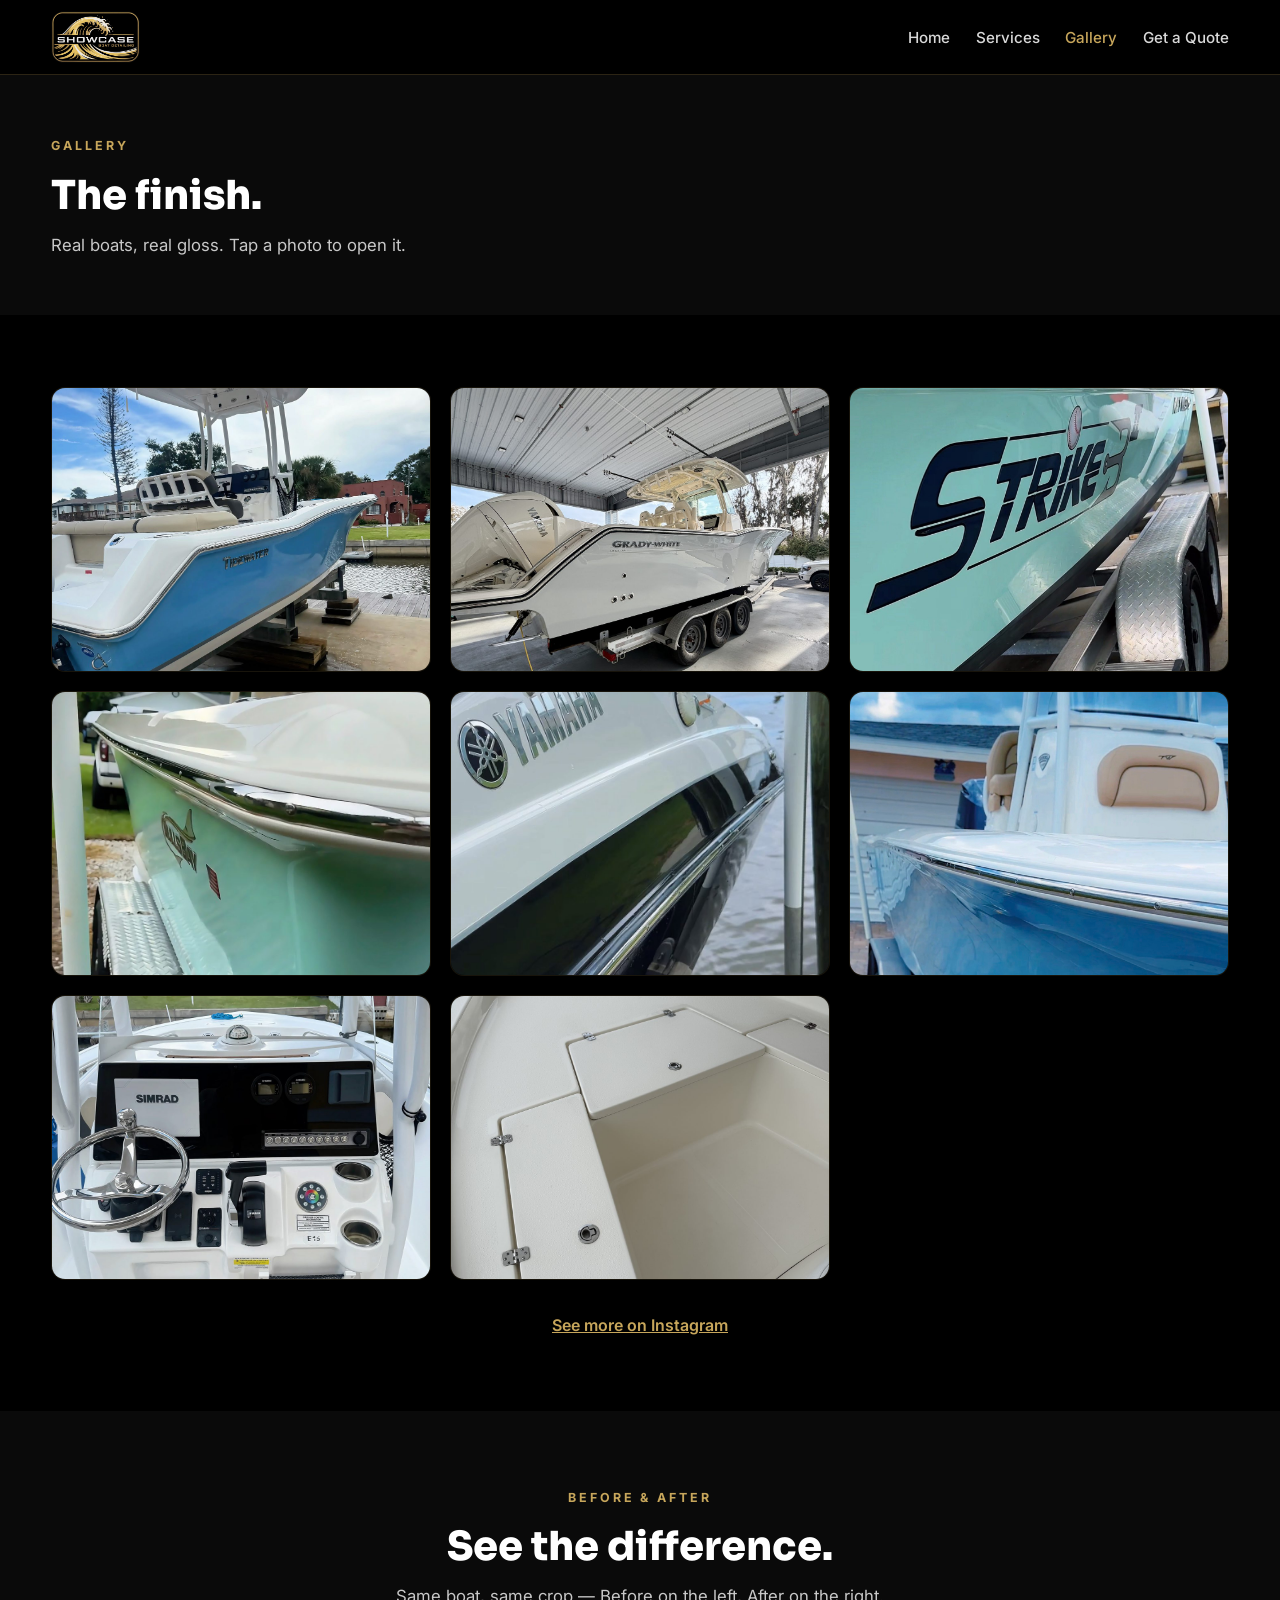
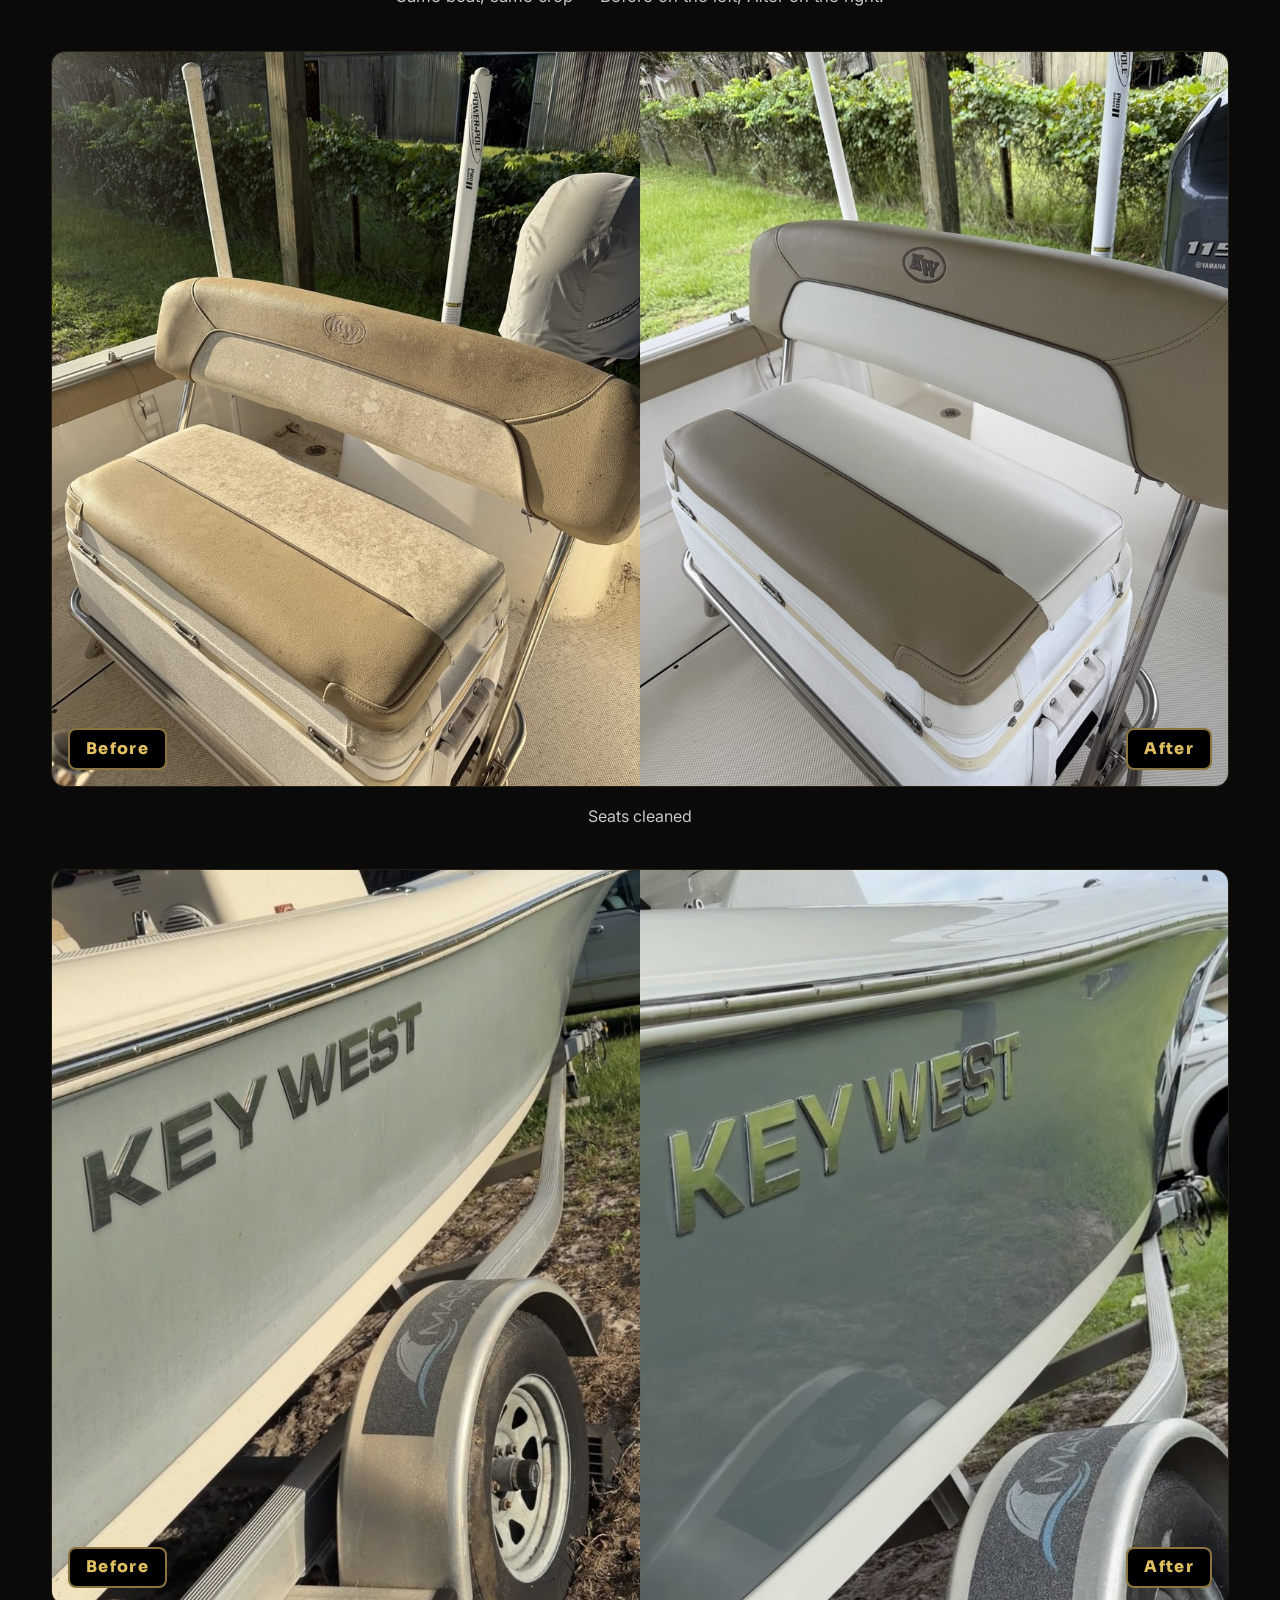
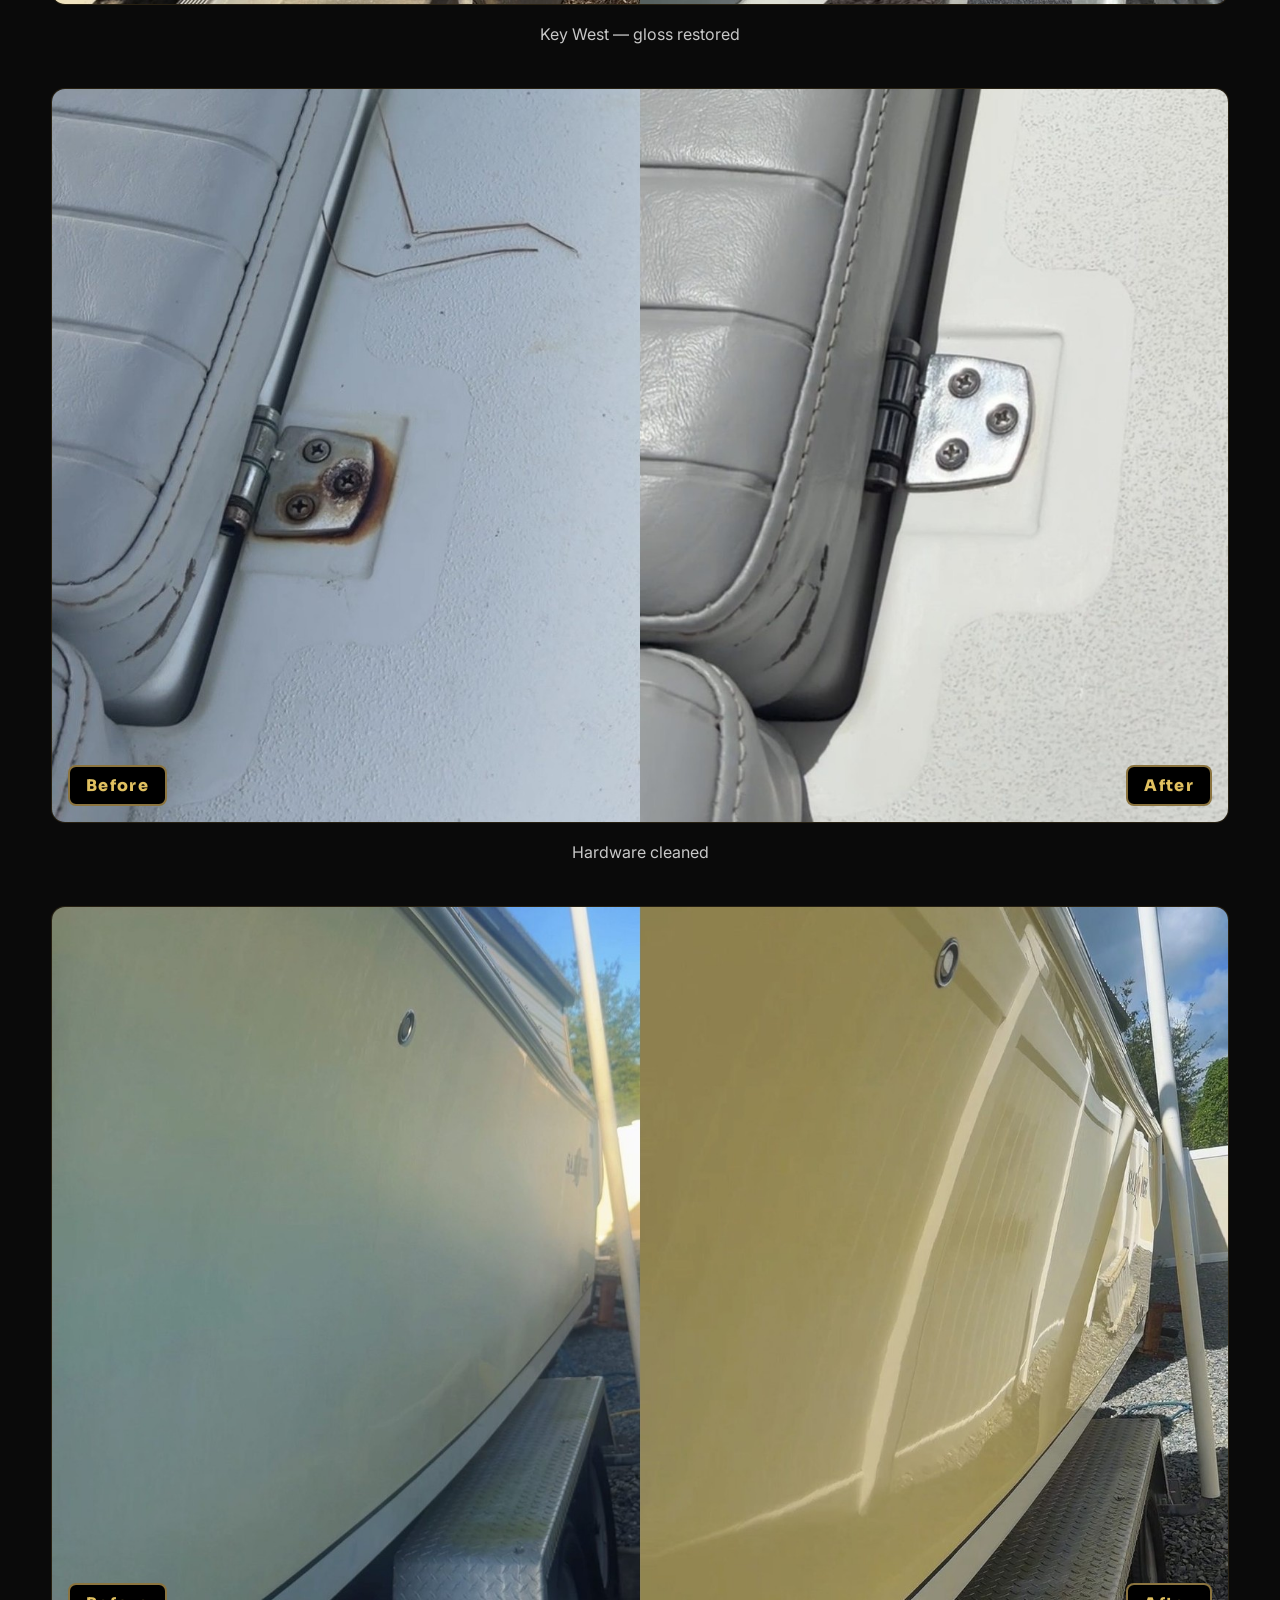
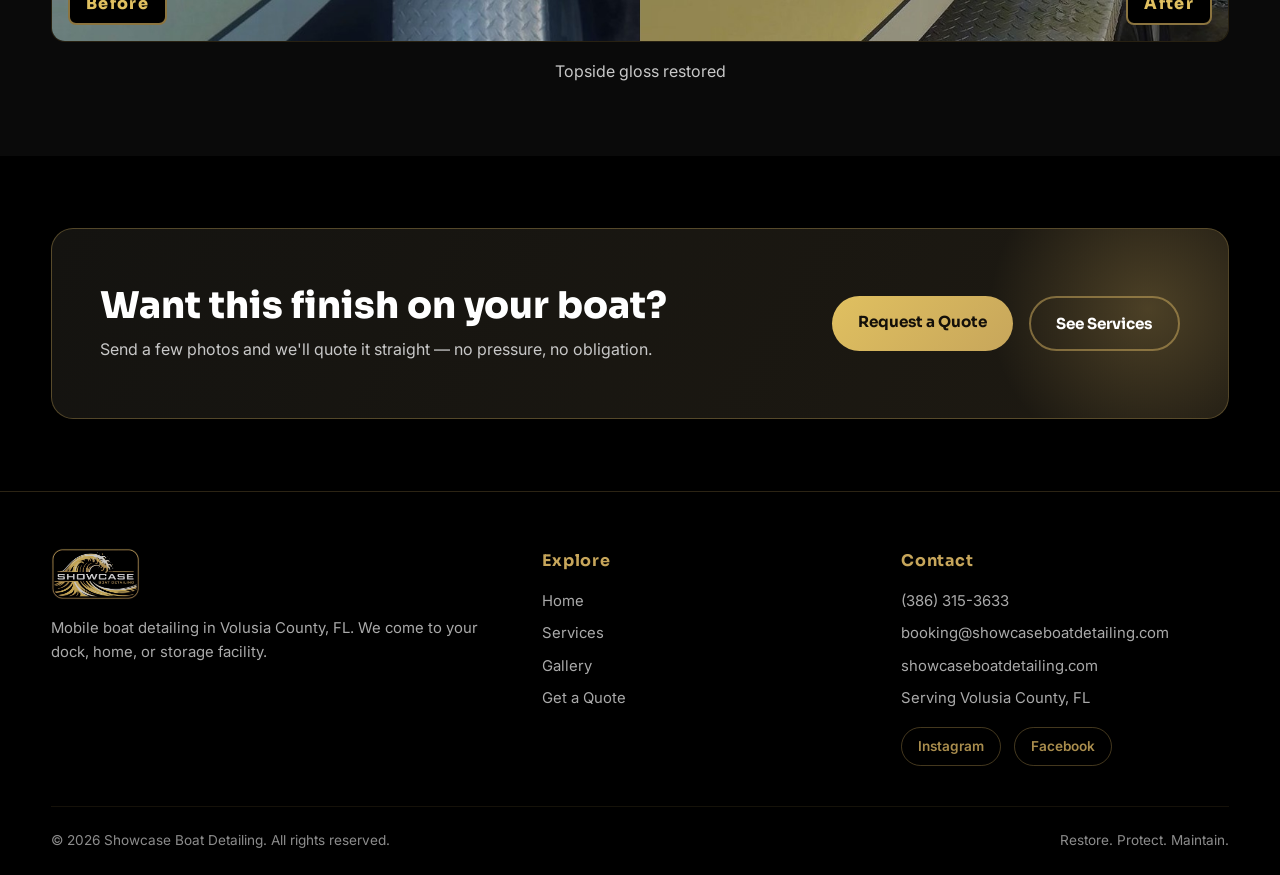
==== gallery.html @ e95b7463 "Gallery: 8 photos, no service tags, new heading, Instagram link; fix IG handle" ====
<!DOCTYPE html>
<html lang="en">
<head>
  <meta charset="UTF-8">
  <meta name="viewport" content="width=device-width, initial-scale=1.0">
  <title>Boat Detailing Gallery | Showcase Boat Detailing</title>
  <meta name="description" content="Boat detailing gallery: wash and wax, oxidation removal and ceramic coating results across Daytona Beach, New Smyrna Beach and Volusia County.">
  <link rel="preconnect" href="https://fonts.googleapis.com">
  <link rel="preconnect" href="https://fonts.gstatic.com" crossorigin>
  <link href="https://fonts.googleapis.com/css2?family=Inter:wght@400;500;600;700&family=Sora:wght@600;700;800&display=swap" rel="stylesheet">
  <link rel="stylesheet" href="styles.css">
  <link rel="canonical" href="https://showcaseboatdetailing.com/gallery.html">
  <meta property="og:type" content="website">
  <meta property="og:title" content="Boat Detailing Gallery | Showcase Boat Detailing">
  <meta property="og:description" content="Boat detailing gallery: wash and wax, oxidation removal and ceramic coating results across Daytona Beach, New Smyrna Beach and Volusia County.">
  <meta property="og:image" content="https://showcaseboatdetailing.com/assets/preview.jpg">
  <meta property="og:url" content="https://showcaseboatdetailing.com/gallery.html">
  <meta name="twitter:card" content="summary_large_image">
  <meta name="twitter:title" content="Boat Detailing Gallery | Showcase Boat Detailing">
  <meta name="twitter:description" content="Boat detailing gallery: wash and wax, oxidation removal and ceramic coating results across Daytona Beach, New Smyrna Beach and Volusia County.">
  <meta name="twitter:image" content="https://showcaseboatdetailing.com/assets/preview.jpg">
</head>
<body data-page="gallery">

<header class="site-header">
  <div class="wrap">
    <a class="brand" href="index.html">
      <img class="brand-logo" src="assets/logo.jpg" alt="Showcase Boat Detailing logo">
    </a>
    <button class="menu-toggle" aria-label="Menu">☰</button>
    <nav class="nav">
      <a data-nav="home" href="index.html">Home</a>
      <a data-nav="services" href="services.html">Services</a>
      <a data-nav="gallery" href="gallery.html">Gallery</a>
      <a data-nav="quote" href="quote.html">Get a Quote</a>
    </nav>
  </div>
</header>

<section class="section section-dark" style="padding: 3.5rem 0;">
  <div class="wrap">
    <span class="kicker">Gallery</span>
    <h1>The finish.</h1>
    <p class="sub muted" style="margin-bottom: 0;">Real boats, real gloss. Tap a photo to open it.</p>
  </div>
</section>

<section class="section">
  <div class="wrap">
    <div class="gallery-grid" id="gallery-grid"></div>
    <p id="gallery-empty" hidden class="center muted" style="padding: 3rem 0;">Photos are on the way — check back soon.</p>
    <p class="center" style="margin-top: 2rem;"><a class="gold-link" href="https://instagram.com/showcaseboatdetailing" target="_blank" rel="noopener">See more on Instagram</a></p>
  </div>
</section>

<section class="section section-dark">
  <div class="wrap">
    <div class="center">
      <span class="kicker">Before &amp; After</span>
      <h2>See the difference.</h2>
      <p class="sub">Same boat, same crop — Before on the left, After on the right.</p>
    </div>
    <div class="ba-pair">
      <figure class="ba-fig ba-wide">
        <img src="assets/ba-seats.jpg" alt="Before and after: dirty tan cockpit cushions deep cleaned" loading="lazy">
        <span class="ba-tag">Before</span>
        <span class="ba-tag ba-tag-right">After</span>
      </figure>
      <p class="ba-caption">Seats cleaned</p>
    </div>
    <div class="ba-pair">
      <figure class="ba-fig ba-wide">
        <img src="assets/ba-keywest.jpg" alt="Before and after: chalky Key West hull restored to a deep gloss" loading="lazy">
        <span class="ba-tag">Before</span>
        <span class="ba-tag ba-tag-right">After</span>
      </figure>
      <p class="ba-caption">Key West — gloss restored</p>
    </div>
    <div class="ba-pair">
      <figure class="ba-fig ba-wide">
        <img src="assets/ba-hardware.jpg" alt="Before and after: rusted hatch hinge cleaned" loading="lazy">
        <span class="ba-tag">Before</span>
        <span class="ba-tag ba-tag-right">After</span>
      </figure>
      <p class="ba-caption">Hardware cleaned</p>
    </div>
    <div class="ba-pair">
      <figure class="ba-fig ba-wide">
        <img src="assets/ba-topside.jpg" alt="Before and after: yellow hull topsides restored to gloss" loading="lazy">
        <span class="ba-tag">Before</span>
        <span class="ba-tag ba-tag-right">After</span>
      </figure>
      <p class="ba-caption">Topside gloss restored</p>
    </div>
</section>

<section class="section">
  <div class="wrap">
    <div class="cta-banner">
      <div>
        <h2>Want this finish on your boat?</h2>
        <p>Send a few photos and we'll quote it straight — no pressure, no obligation.</p>
      </div>
      <div class="cta-actions">
        <a class="btn" href="quote.html">Request a Quote</a>
        <a class="btn btn-ghost" href="services.html">See Services</a>
      </div>
    </div>
  </div>
</section>

<div class="lightbox" id="lightbox" role="dialog" aria-label="Photo viewer">
  <button class="lb-close" aria-label="Close">✕</button>
  <button class="lb-prev" aria-label="Previous">‹</button>
  <img src="" alt="">
  <button class="lb-next" aria-label="Next">›</button>
  <div class="lb-count"></div>
</div>

<footer class="site-footer">
  <div class="wrap">
    <div class="footer-grid">
      <div>
        <a class="brand" href="index.html" style="margin-bottom: 1rem;">
          <img class="brand-logo" src="assets/logo.jpg" alt="Showcase Boat Detailing logo">
        </a>
        <p>Mobile boat detailing in Volusia County, FL. We come to your dock, home, or storage facility.</p>
      </div>
      <div>
        <h4>Explore</h4>
        <a href="index.html">Home</a>
        <a href="services.html">Services</a>
        <a href="gallery.html">Gallery</a>
        <a href="quote.html">Get a Quote</a>
      </div>
      <div>
        <h4>Contact</h4>
        <a href="tel:+13863153633">(386) 315-3633</a>
        <a href="mailto:booking@showcaseboatdetailing.com">booking@showcaseboatdetailing.com</a>
        <a href="https://showcaseboatdetailing.com">showcaseboatdetailing.com</a>
        <p>Serving Volusia County, FL</p>
        <div class="social-row">
          <a href="https://instagram.com/showcaseboatdetailing" target="_blank" rel="noopener">Instagram</a>
          <a href="https://facebook.com/showcasedetailing" target="_blank" rel="noopener">Facebook</a>
        </div>
      </div>
    </div>
    <div class="footer-bottom">
      <span>© <span id="year">2026</span> Showcase Boat Detailing. All rights reserved.</span>
      <span>Restore. Protect. Maintain.</span>
    </div>
  </div>
</footer>

<script src="script.js"></script>
</body>
</html>
---- styles.css ----
/* Showcase Boat Detailing — black & gold premium theme */
:root {
  --black: #000000;
  --black-2: #0a0a0a;
  --black-3: #111111;
  --gold: #C7A65B;
  --gold-bright: #E0C060;
  --gold-dark: #A8883C;
  --cream: #ffffff;
  --ink: #ffffff;
  --muted: #C8C8C8;
  --muted-light: #a8a8a8;
  --line: rgba(199, 166, 91, 0.22);
  --radius: 14px;
  --shadow: 0 18px 45px rgba(0, 0, 0, 0.55);
  --font-head: "Sora", "Segoe UI", system-ui, sans-serif;
  --font-body: "Inter", "Segoe UI", system-ui, sans-serif;
}

* { box-sizing: border-box; margin: 0; padding: 0; }
html { scroll-behavior: smooth; }
body {
  font-family: var(--font-body);
  color: var(--ink);
  background: var(--black);
  line-height: 1.65;
  -webkit-font-smoothing: antialiased;
}
img { max-width: 100%; display: block; }
a { color: inherit; }

.wrap { width: min(1180px, 92%); margin: 0 auto; }

/* ---------- Header ---------- */
.site-header {
  position: sticky; top: 0; z-index: 50;
  background: rgba(0, 0, 0, 0.94);
  backdrop-filter: blur(10px);
  color: var(--cream);
  border-bottom: 1px solid var(--line);
}
.site-header .wrap {
  display: flex; align-items: center; justify-content: space-between;
  padding: 0.7rem 0;
}
.brand { display: flex; align-items: center; gap: 0.7rem; text-decoration: none; }
.brand-logo { height: 52px; width: auto; border-radius: 10px; }
.brand-name { font-family: var(--font-head); font-weight: 700; font-size: 1.05rem; line-height: 1.2; color: var(--cream); }
.brand-name small { display: block; font-family: var(--font-body); font-weight: 500; font-size: 0.72rem; letter-spacing: 0.18em; text-transform: uppercase; color: var(--gold); }
.nav { display: flex; align-items: center; gap: 1.6rem; }
.nav a { text-decoration: none; font-weight: 500; font-size: 0.95rem; opacity: 0.85; }
.nav a:hover, .nav a.active { opacity: 1; color: var(--gold); }
.btn {
  display: inline-block; text-decoration: none; cursor: pointer; border: none;
  font-family: var(--font-head); font-weight: 700; font-size: 0.95rem;
  padding: 0.8rem 1.6rem; border-radius: 999px;
  background: linear-gradient(135deg, var(--gold-bright), var(--gold));
  color: #14100a;
  transition: transform 0.15s ease, box-shadow 0.15s ease, filter 0.15s ease;
}
.btn:hover { filter: brightness(1.08); transform: translateY(-2px); box-shadow: 0 12px 30px rgba(199, 166, 91, 0.35); }
.btn-ghost {
  background: transparent; color: var(--cream);
  border: 2px solid rgba(199, 166, 91, 0.55);
}
.btn-ghost:hover { border-color: var(--gold-bright); color: var(--gold-bright); background: transparent; box-shadow: none; filter: none; }
.nav .btn { padding: 0.6rem 1.25rem; }
.menu-toggle { display: none; background: none; border: none; color: var(--gold); font-size: 1.6rem; cursor: pointer; }

/* ---------- Hero ---------- */
.hero {
  position: relative; color: #fff; overflow: hidden;
  background: var(--black);
  min-height: 82vh; display: flex; align-items: center;
}
.hero-bg {
  position: absolute; inset: 0;
  background-size: cover; background-position: center;
}
.hero::after {
  content: ""; position: absolute; inset: 0;
  background: linear-gradient(100deg, rgba(5, 5, 7, 0.92) 20%, rgba(5, 5, 7, 0.55) 55%, rgba(5, 5, 7, 0.25) 100%);
}
.hero-inner { position: relative; z-index: 2; padding: 5rem 0; max-width: 660px; }
.kicker {
  display: inline-block; font-size: 0.78rem; font-weight: 700;
  letter-spacing: 0.24em; text-transform: uppercase; color: var(--gold);
  margin-bottom: 1rem;
}
.hero h1 {
  font-family: var(--font-head); font-weight: 800;
  font-size: clamp(2.4rem, 5.5vw, 4rem); line-height: 1.08;
  margin-bottom: 1.2rem; color: #fff;
}
.hero h1 .gold { color: var(--gold); }
.hero p.lead { font-size: 1.15rem; color: #C8C8C8; margin-bottom: 2rem; max-width: 34rem; }
.hero-cta { display: flex; gap: 1rem; flex-wrap: wrap; }
.hero-badges { display: flex; gap: 1.8rem; margin-top: 2.5rem; flex-wrap: wrap; }
.hero-badges div { font-size: 0.92rem; color: var(--muted); }
.hero-badges strong { font-family: var(--font-head); font-size: 1.05rem; color: var(--gold); white-space: nowrap; }

/* ---------- Sections ---------- */
.section { padding: 4.5rem 0; background: var(--black); }
.section-dark { background: var(--black-2); }
.section h1, .section h2 {
  font-family: var(--font-head); font-weight: 800;
  font-size: clamp(1.7rem, 3.4vw, 2.5rem); line-height: 1.15;
  margin-bottom: 0.8rem; color: #fff;
}
.section .sub { color: var(--muted); max-width: 44rem; margin-bottom: 2.5rem; font-size: 1.05rem; }
.center { text-align: center; }
.center .sub { margin-left: auto; margin-right: auto; }
.muted { color: var(--muted); }

/* ---------- Service cards ---------- */
.cards { display: grid; grid-template-columns: repeat(auto-fit, minmax(300px, 1fr)); gap: 1.4rem; }
.card {
  background: var(--black-3); border-radius: var(--radius); overflow: hidden;
  border: 1px solid rgba(199, 166, 91, 0.14);
  transition: transform 0.18s ease, box-shadow 0.18s ease, border-color 0.18s ease;
  display: flex; flex-direction: column;
}
.card:hover { transform: translateY(-6px); box-shadow: var(--shadow); border-color: rgba(199, 166, 91, 0.45); }
.card-img { height: 200px; background-size: cover; background-position: center; background-color: #000; }
.card-body { padding: 1.5rem; display: flex; flex-direction: column; gap: 0.6rem; flex: 1; }
.card-body h3 { font-family: var(--font-head); font-size: 1.2rem; color: #fff; }
.card-body p { color: var(--muted); font-size: 0.95rem; flex: 1; }
.card-link { font-weight: 700; color: var(--gold); text-decoration: none; font-size: 0.92rem; }
.card-link:hover { color: var(--gold-bright); }
.tag {
  display: inline-block; align-self: flex-start;
  font-size: 0.72rem; font-weight: 700; letter-spacing: 0.12em; text-transform: uppercase;
  background: rgba(199, 166, 91, 0.14); color: var(--gold);
  border: 1px solid rgba(199, 166, 91, 0.35);
  padding: 0.28rem 0.7rem; border-radius: 999px;
}

/* ---------- Gallery ---------- */
.filters { display: flex; gap: 0.7rem; flex-wrap: wrap; margin-bottom: 2rem; }
.filter-btn {
  border: 2px solid rgba(199, 166, 91, 0.4); background: transparent; color: var(--gold);
  font-family: var(--font-head); font-weight: 600; font-size: 0.88rem;
  padding: 0.5rem 1.15rem; border-radius: 999px; cursor: pointer;
  transition: all 0.15s ease;
}
.filter-btn:hover { border-color: var(--gold-bright); color: var(--gold-bright); }
.filter-btn.active { background: linear-gradient(135deg, var(--gold-bright), var(--gold)); border-color: var(--gold); color: #14100a; }
.gallery-grid {
  display: grid; grid-template-columns: repeat(auto-fill, minmax(300px, 1fr));
  gap: 1.2rem;
}
.g-item {
  position: relative; border-radius: var(--radius); overflow: hidden;
  aspect-ratio: 4 / 3; background: #000; cursor: pointer;
  border: 1px solid rgba(199, 166, 91, 0.12);
}
.g-item img { width: 100%; height: 100%; object-fit: cover; transition: transform 0.35s ease; }
.g-item:hover img { transform: scale(1.05); }
.g-cap {
  position: absolute; inset: auto 0 0 0; padding: 2.2rem 1.1rem 1rem;
  background: linear-gradient(transparent, rgba(0, 0, 0, 0.9));
  color: #fff; opacity: 0; transition: opacity 0.25s ease;
}
.g-item:hover .g-cap, .g-item:focus-within .g-cap { opacity: 1; }
.g-cap strong { font-family: var(--font-head); display: block; font-size: 1rem; }
.g-cap span { font-size: 0.82rem; color: var(--gold); font-weight: 600; letter-spacing: 0.06em; text-transform: uppercase; }

/* Lightbox */
.lightbox {
  position: fixed; inset: 0; z-index: 100; display: none;
  background: rgba(0, 0, 0, 0.95); align-items: center; justify-content: center;
  padding: 2rem;
}
.lightbox.open { display: flex; }
.lightbox img { max-width: min(1000px, 92vw); max-height: 82vh; border-radius: 10px; border: 1px solid var(--line); }
.lb-close, .lb-prev, .lb-next {
  position: absolute; background: rgba(199, 166, 91, 0.15); border: 1px solid rgba(199, 166, 91, 0.4); color: var(--gold);
  width: 48px; height: 48px; border-radius: 50%; font-size: 1.4rem; cursor: pointer;
}
.lb-close { top: 1.2rem; right: 1.2rem; }
.lb-prev { left: 1.2rem; top: 50%; transform: translateY(-50%); }
.lb-next { right: 1.2rem; top: 50%; transform: translateY(-50%); }
.lb-close:hover, .lb-prev:hover, .lb-next:hover { background: var(--gold); color: #14100a; }
.lb-count { position: absolute; bottom: 1.2rem; color: var(--muted); font-size: 0.9rem; }

/* ---------- Steps ---------- */
.steps { display: grid; grid-template-columns: repeat(auto-fit, minmax(220px, 1fr)); gap: 1.4rem; counter-reset: step; }
.step {
  background: var(--black-3); border: 1px solid rgba(199, 166, 91, 0.16);
  border-radius: var(--radius); padding: 1.8rem 1.5rem; position: relative;
}
.step::before {
  counter-increment: step; content: "0" counter(step);
  font-family: var(--font-head); font-weight: 800; font-size: 2.2rem; color: var(--gold);
  display: block; margin-bottom: 0.6rem;
}
.step h3 { font-family: var(--font-head); margin-bottom: 0.5rem; font-size: 1.1rem; color: #fff; }
.step p { color: var(--muted); font-size: 0.93rem; }

/* ---------- CTA banner ---------- */
.cta-banner {
  background: linear-gradient(120deg, #141310, #1e1a12);
  border: 1px solid rgba(199, 166, 91, 0.35);
  border-radius: 22px; padding: 3.5rem 3rem; color: #fff;
  display: flex; align-items: center; justify-content: space-between; gap: 2rem; flex-wrap: wrap;
  position: relative; overflow: hidden;
}
.cta-banner::before {
  content: ""; position: absolute; right: -80px; top: -80px; width: 320px; height: 320px;
  background: radial-gradient(circle, rgba(199, 166, 91, 0.28), transparent 70%);
}
.cta-banner h2 { font-size: clamp(1.6rem, 3vw, 2.3rem); margin-bottom: 0.5rem; color: #fff; }
.cta-banner p { color: var(--muted); max-width: 36rem; }
.cta-actions { display: flex; gap: 1rem; flex-wrap: wrap; position: relative; z-index: 1; }

/* ---------- Forms ---------- */
.form-grid { display: grid; grid-template-columns: 1fr 1fr; gap: 1.2rem; }
.field { display: flex; flex-direction: column; gap: 0.4rem; }
.field.full { grid-column: 1 / -1; }
.field label { font-weight: 600; font-size: 0.9rem; color: var(--cream); }
.field input, .field select, .field textarea {
  font: inherit; padding: 0.8rem 1rem; border-radius: 10px;
  border: 2px solid #2b2b30; background: var(--black-3); color: var(--ink);
}
.field input:focus, .field select:focus, .field textarea:focus {
  outline: none; border-color: var(--gold);
  box-shadow: 0 0 0 3px rgba(199, 166, 91, 0.18);
}
.field textarea { min-height: 130px; resize: vertical; }
.form-note { font-size: 0.88rem; color: var(--muted); margin-top: 1rem; }
.form-note a { color: var(--gold); }

/* ---------- Footer ---------- */
.site-footer { background: #000000; color: var(--muted); padding: 3.5rem 0 1.5rem; border-top: 1px solid var(--line); }
.footer-grid { display: grid; grid-template-columns: 1.4fr 1fr 1fr; gap: 2rem; margin-bottom: 2.5rem; }
.footer-grid h4 { font-family: var(--font-head); color: var(--gold); margin-bottom: 0.9rem; font-size: 1rem; letter-spacing: 0.04em; }
.footer-grid a { display: block; text-decoration: none; margin-bottom: 0.5rem; font-size: 0.93rem; opacity: 0.85; }
.footer-grid a:hover { color: var(--gold); opacity: 1; }
.footer-grid p { font-size: 0.93rem; opacity: 0.85; }
.footer-bottom { border-top: 1px solid rgba(199, 166, 91, 0.15); padding-top: 1.4rem; display: flex; justify-content: space-between; gap: 1rem; flex-wrap: wrap; font-size: 0.85rem; opacity: 0.7; }

/* ---------- Misc ---------- */
.split { display: grid; grid-template-columns: 1fr 1fr; gap: 3rem; align-items: center; }
.split img { border-radius: 18px; box-shadow: var(--shadow); border: 1px solid rgba(199, 166, 91, 0.2); }
.check-list { list-style: none; margin-top: 1.2rem; }
.check-list li { padding: 0.55rem 0 0.55rem 2rem; position: relative; font-size: 0.98rem; color: var(--ink); }
.check-list li::before {
  content: "✓"; position: absolute; left: 0; top: 0.55rem;
  width: 1.4rem; height: 1.4rem; border-radius: 50%;
  background: var(--gold); color: #14100a; font-size: 0.8rem; font-weight: 800;
  display: grid; place-items: center;
}
.strip { display: grid; grid-template-columns: repeat(3, 1fr); gap: 1rem; }
.strip .g-item { aspect-ratio: 4 / 3; }
.strip a { display: block; }
.social-row { display: flex; gap: 0.8rem; margin-top: 1rem; }
.social-row a {
  display: inline-block; text-decoration: none; font-size: 0.85rem; font-weight: 600;
  border: 1px solid rgba(199, 166, 91, 0.4); color: var(--gold);
  padding: 0.45rem 1rem; border-radius: 999px; margin-bottom: 0;
}
.social-row a:hover { background: var(--gold); color: #14100a; }

@media (max-width: 860px) {
  .nav { display: none; position: absolute; top: 100%; left: 0; right: 0; background: #000000; flex-direction: column; padding: 1.2rem; gap: 1rem; align-items: flex-start; border-bottom: 1px solid var(--line); }
  .nav.open { display: flex; }
  .menu-toggle { display: block; }
  .split, .form-grid, .footer-grid { grid-template-columns: 1fr; }
  .strip { grid-template-columns: repeat(2, 1fr); }
  .cta-banner { padding: 2.2rem 1.6rem; }
  .hero { min-height: 70vh; }
  .brand-logo { height: 44px; }
}

/* ---------- Flagship feature ---------- */
.flagship {
  display: grid; grid-template-columns: 1.1fr 1fr; gap: 3rem; align-items: center;
  background: #111111; border: 1px solid rgba(199, 166, 91, 0.3);
  border-radius: 22px; overflow: hidden; margin-bottom: 3rem;
}
.flagship-img { min-height: 380px; height: 100%; background-size: cover; background-color: #000; }
.flagship-body { padding: 3rem 3rem 3rem 0; }
.flagship-body .rate-line { font-family: var(--font-head); font-weight: 700; color: var(--gold); font-size: 1.05rem; margin: 1rem 0 1.4rem; }
@media (max-width: 860px) {
  .flagship { grid-template-columns: 1fr; }
  .flagship-img { min-height: 240px; }
  .flagship-body { padding: 0 1.6rem 2.2rem; }
}

/* ---------- Rates ---------- */
.rates { max-width: 760px; margin: 0 auto; }
.rate-row {
  display: flex; justify-content: space-between; align-items: baseline; gap: 1.5rem;
  padding: 1.1rem 0; border-bottom: 1px solid rgba(199, 166, 91, 0.18);
}
.rate-row:last-of-type { border-bottom: none; }
.rate-row .r-name { font-weight: 700; color: #fff; font-size: 1.05rem; }
.rate-row .r-name small { display: block; font-weight: 400; color: var(--muted); font-size: 0.88rem; margin-top: 0.2rem; }
.rate-row .r-price { font-family: var(--font-head); font-weight: 800; color: var(--gold); white-space: nowrap; font-size: 1.15rem; }
.rates-note { text-align: center; color: var(--muted); margin-top: 1.6rem; font-size: 1rem; }
.rates-note strong { color: var(--gold); }

/* ---------- Service area pills ---------- */
.pills { display: flex; flex-wrap: wrap; gap: 0.65rem; justify-content: center; margin-top: 2rem; }
.pill {
  border: 1px solid rgba(199, 166, 91, 0.4); color: #fff;
  padding: 0.5rem 1.15rem; border-radius: 999px; font-size: 0.92rem; font-weight: 500;
  background: rgba(199, 166, 91, 0.06);
}

/* ---------- Sample label ---------- */
.sample-note {
  display: inline-block; font-size: 0.75rem; font-weight: 600; letter-spacing: 0.04em;
  color: var(--muted); margin-top: 0.4rem;
}

/* ---------- Card rate line ---------- */
.card-rate { font-weight: 700; color: var(--gold); font-size: 0.95rem; }

/* ---------- Before & After ---------- */
.ba-pair { margin-top: 2.5rem; }
.ba-imgs { display: grid; grid-template-columns: 1fr 1fr; gap: 1.2rem; }
.ba-fig {
  position: relative; border-radius: var(--radius); overflow: hidden;
  aspect-ratio: 4 / 3; background: #000;
  border: 1px solid rgba(199, 166, 91, 0.2);
}
.ba-fig img { width: 100%; height: 100%; object-fit: cover; }
.ba-tag {
  position: absolute; left: 1rem; bottom: 1rem;
  font-family: var(--font-head); font-weight: 800; font-size: 1rem; letter-spacing: 0.08em;
  background: #000; color: var(--gold-bright);
  border: 2px solid rgba(199, 166, 91, 0.7);
  padding: 0.35rem 1rem; border-radius: 8px;
}
.ba-fig.ba-wide { aspect-ratio: 16 / 10; }
.gold-link { color: var(--gold); font-weight: 600; }
.gold-link:hover { color: var(--gold-bright); }
.ba-tag.ba-tag-right { left: auto; right: 1rem; }
.ba-caption { text-align: center; color: var(--muted); margin-top: 1rem; font-size: 1rem; }
.ba-caption strong { color: #fff; }
@media (max-width: 640px) {
  .ba-imgs { grid-template-columns: 1fr; }
}
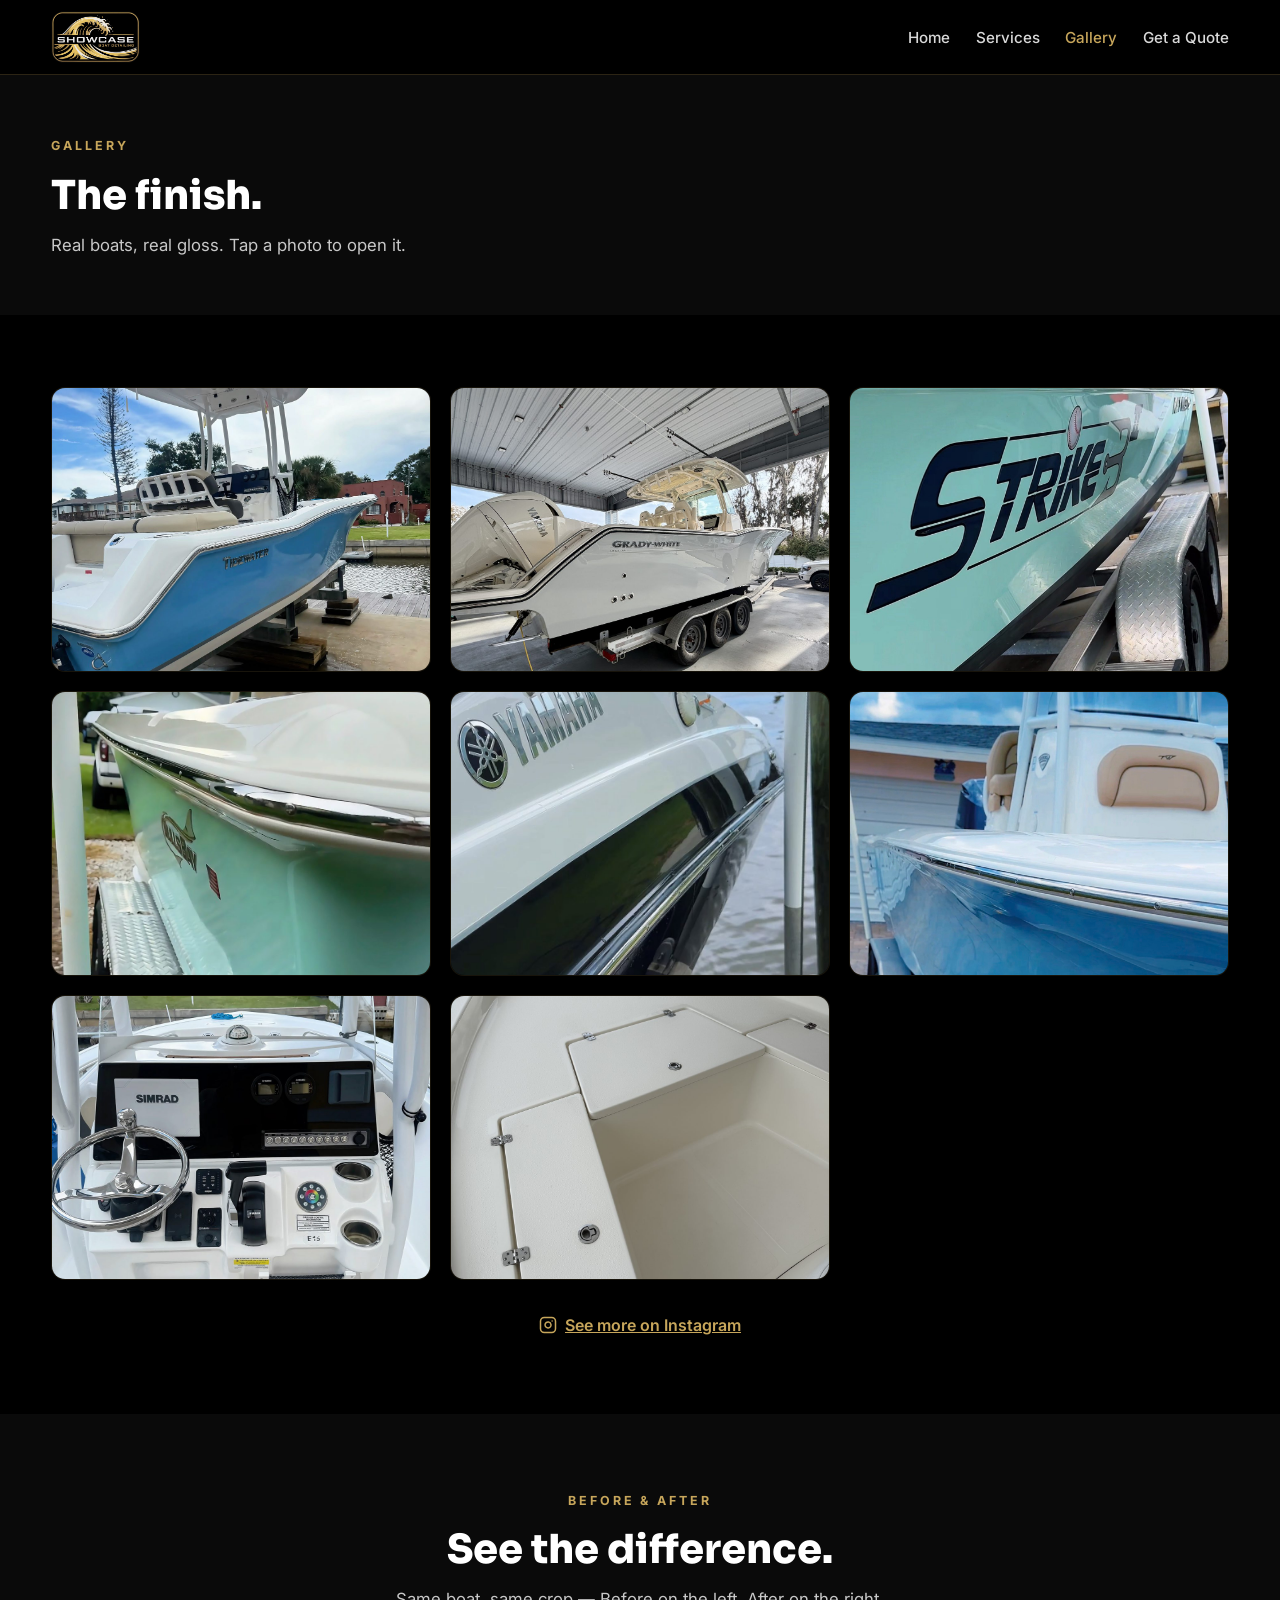
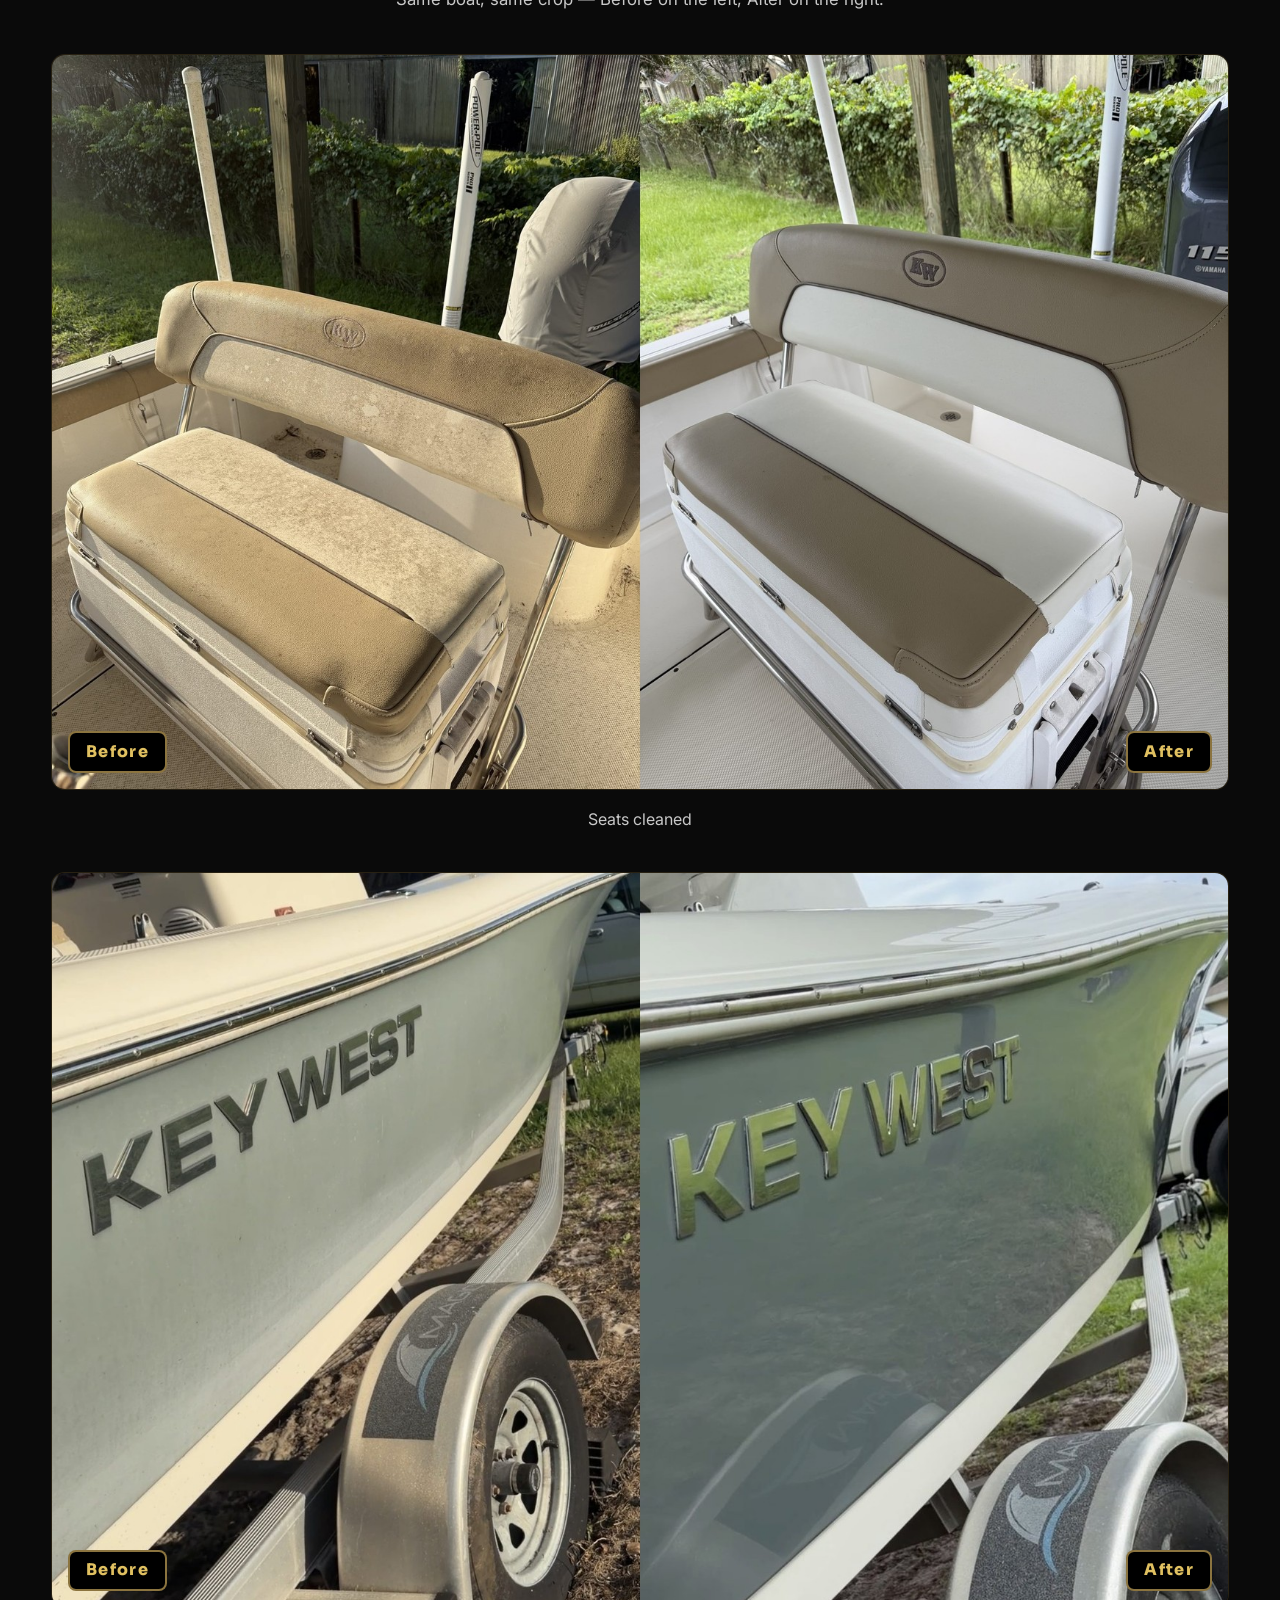
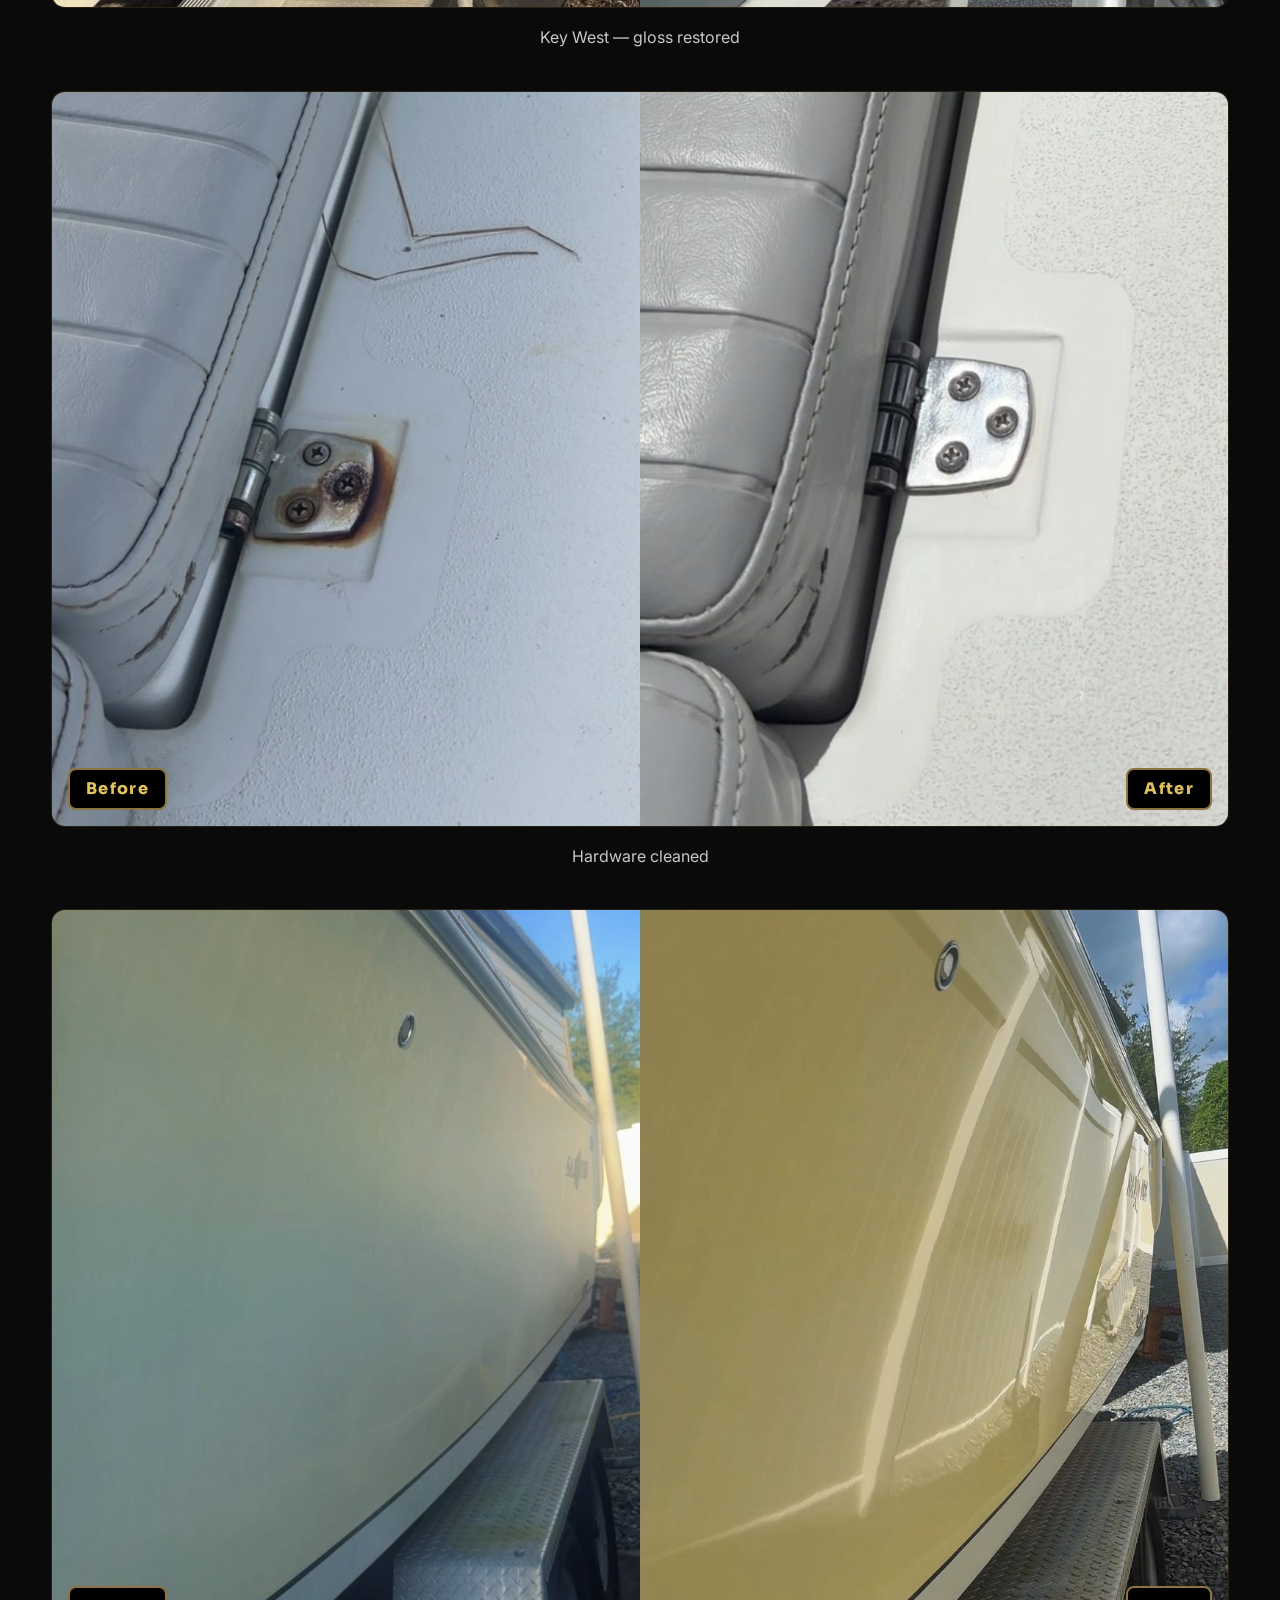
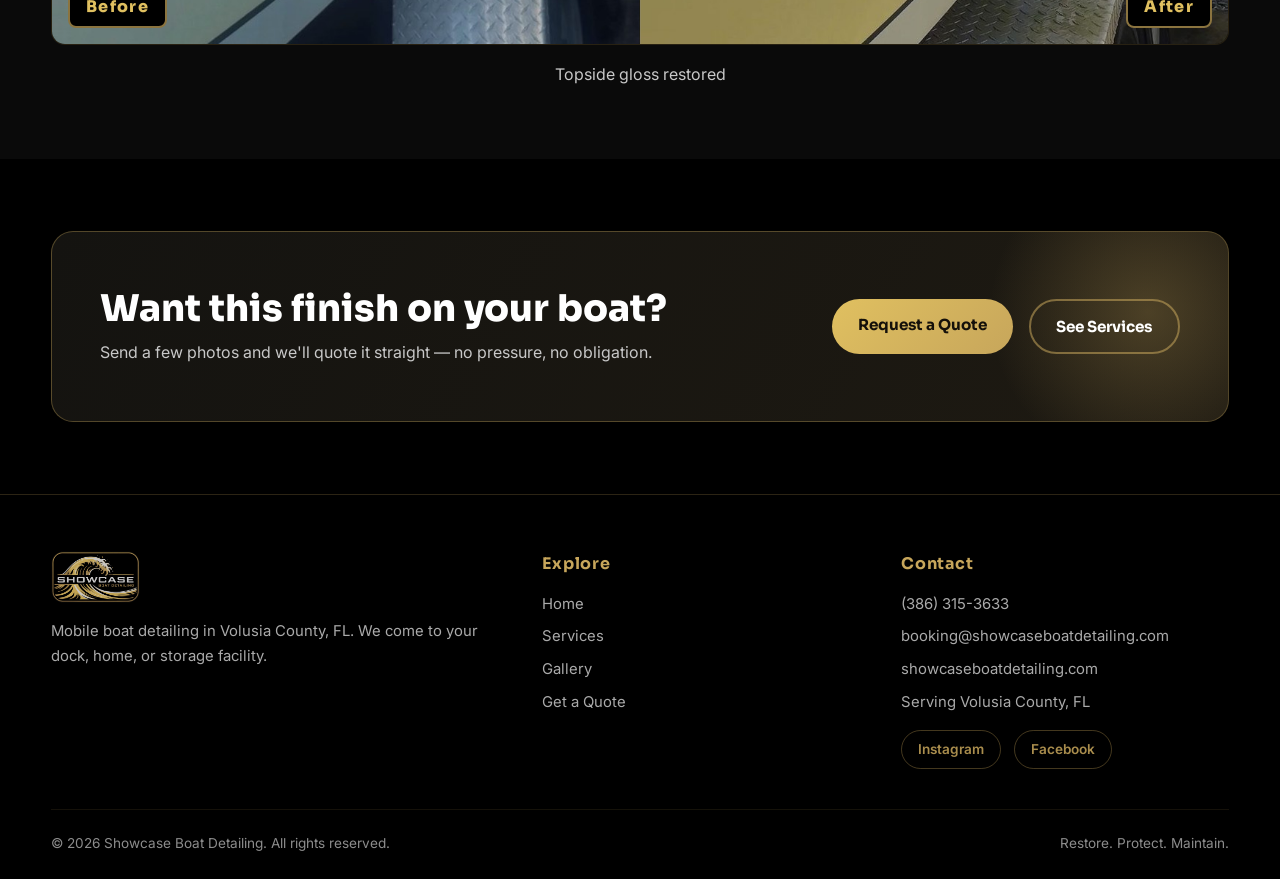
==== commit ab5ae7be: "Add Instagram emblem to gallery link" ====
--- a/gallery.html
+++ b/gallery.html
@@ -49,7 +49,7 @@
   <div class="wrap">
     <div class="gallery-grid" id="gallery-grid"></div>
     <p id="gallery-empty" hidden class="center muted" style="padding: 3rem 0;">Photos are on the way — check back soon.</p>
-    <p class="center" style="margin-top: 2rem;"><a class="gold-link" href="https://instagram.com/showcaseboatdetailing" target="_blank" rel="noopener">See more on Instagram</a></p>
+    <p class="center" style="margin-top: 2rem;"><a class="gold-link ig-link" href="https://instagram.com/showcaseboatdetailing" target="_blank" rel="noopener"><svg width="18" height="18" viewBox="0 0 24 24" fill="none" stroke="currentColor" stroke-width="2" stroke-linecap="round" stroke-linejoin="round" aria-hidden="true"><rect x="2" y="2" width="20" height="20" rx="5" ry="5"/><path d="M16 11.37A4 4 0 1 1 12.63 8 4 4 0 0 1 16 11.37z"/><line x1="17.5" y1="6.5" x2="17.51" y2="6.5"/></svg>See more on Instagram</a></p>
   </div>
 </section>
 
--- a/styles.css
+++ b/styles.css
@@ -336,6 +336,8 @@
 .ba-fig.ba-wide { aspect-ratio: 16 / 10; }
 .gold-link { color: var(--gold); font-weight: 600; }
 .gold-link:hover { color: var(--gold-bright); }
+.ig-link { display: inline-flex; align-items: center; gap: 0.5rem; }
+.ig-link svg { flex: none; }
 .ba-tag.ba-tag-right { left: auto; right: 1rem; }
 .ba-caption { text-align: center; color: var(--muted); margin-top: 1rem; font-size: 1rem; }
 .ba-caption strong { color: #fff; }
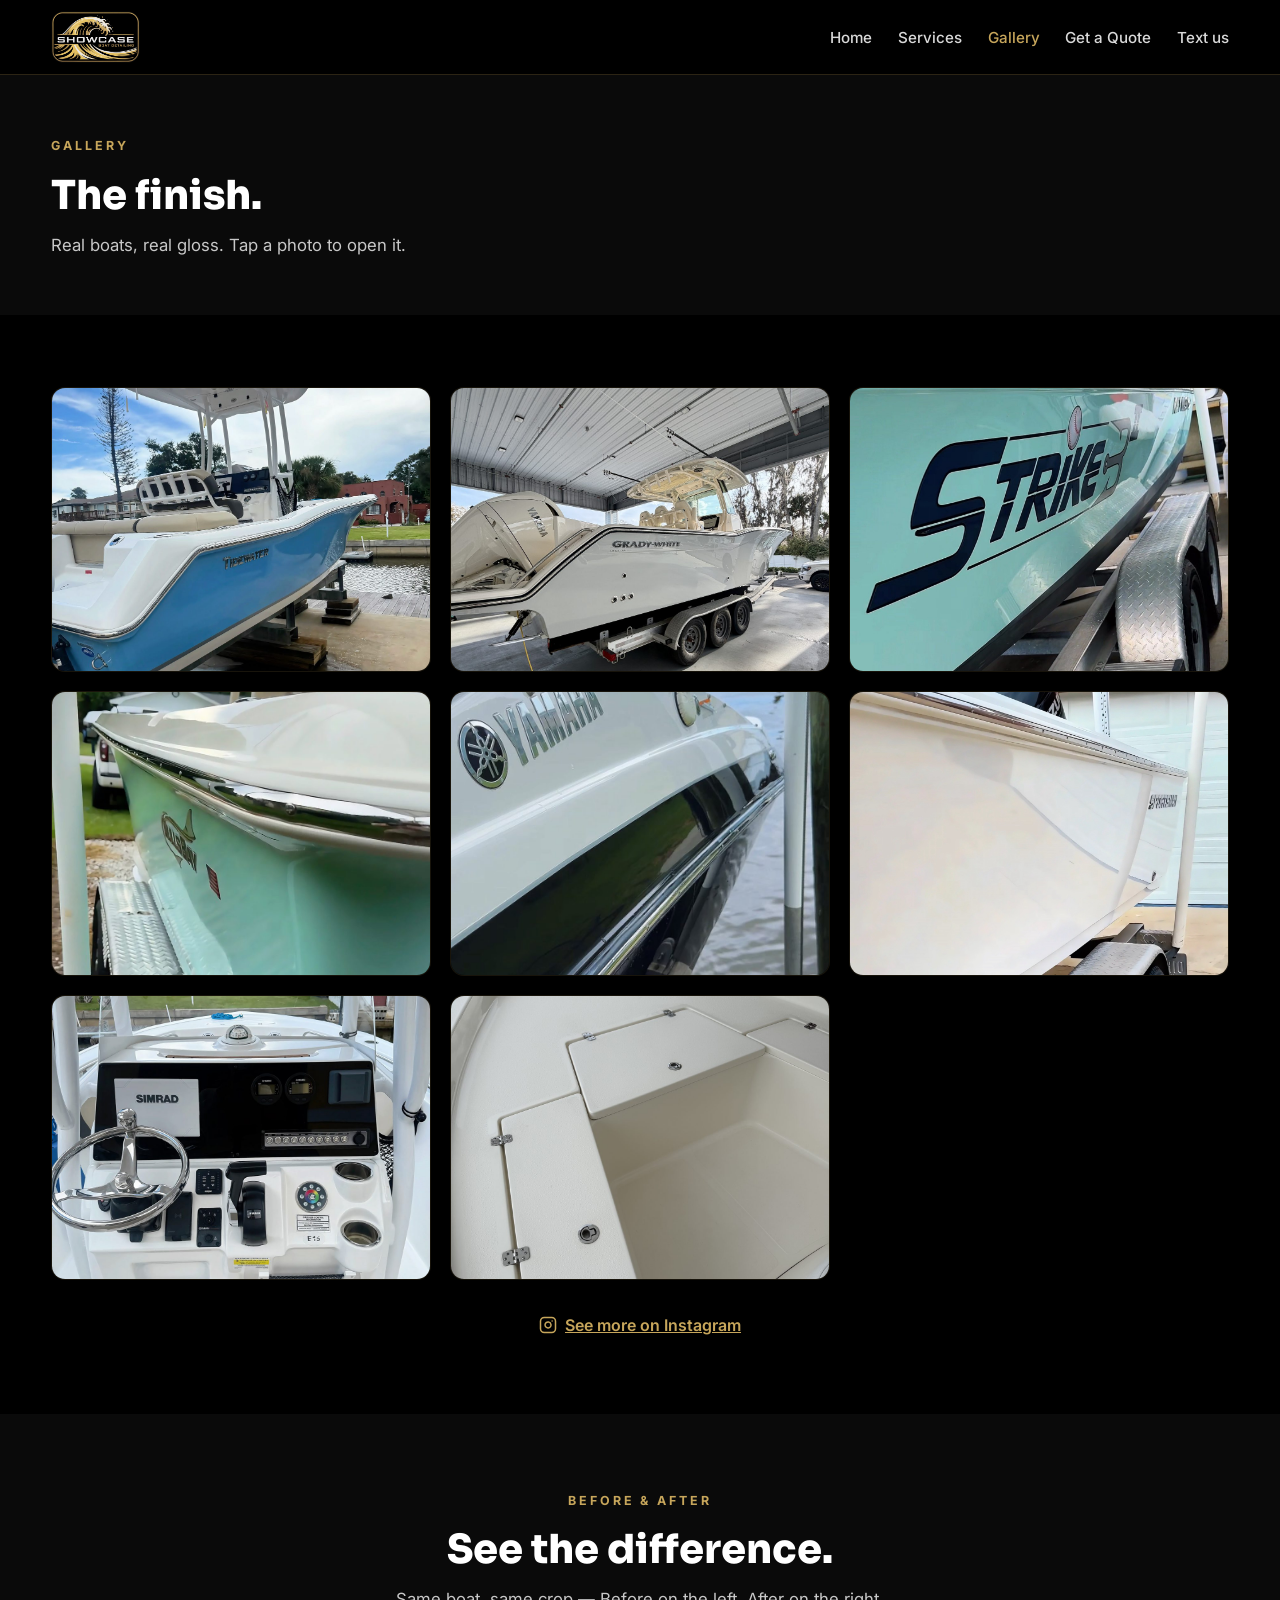
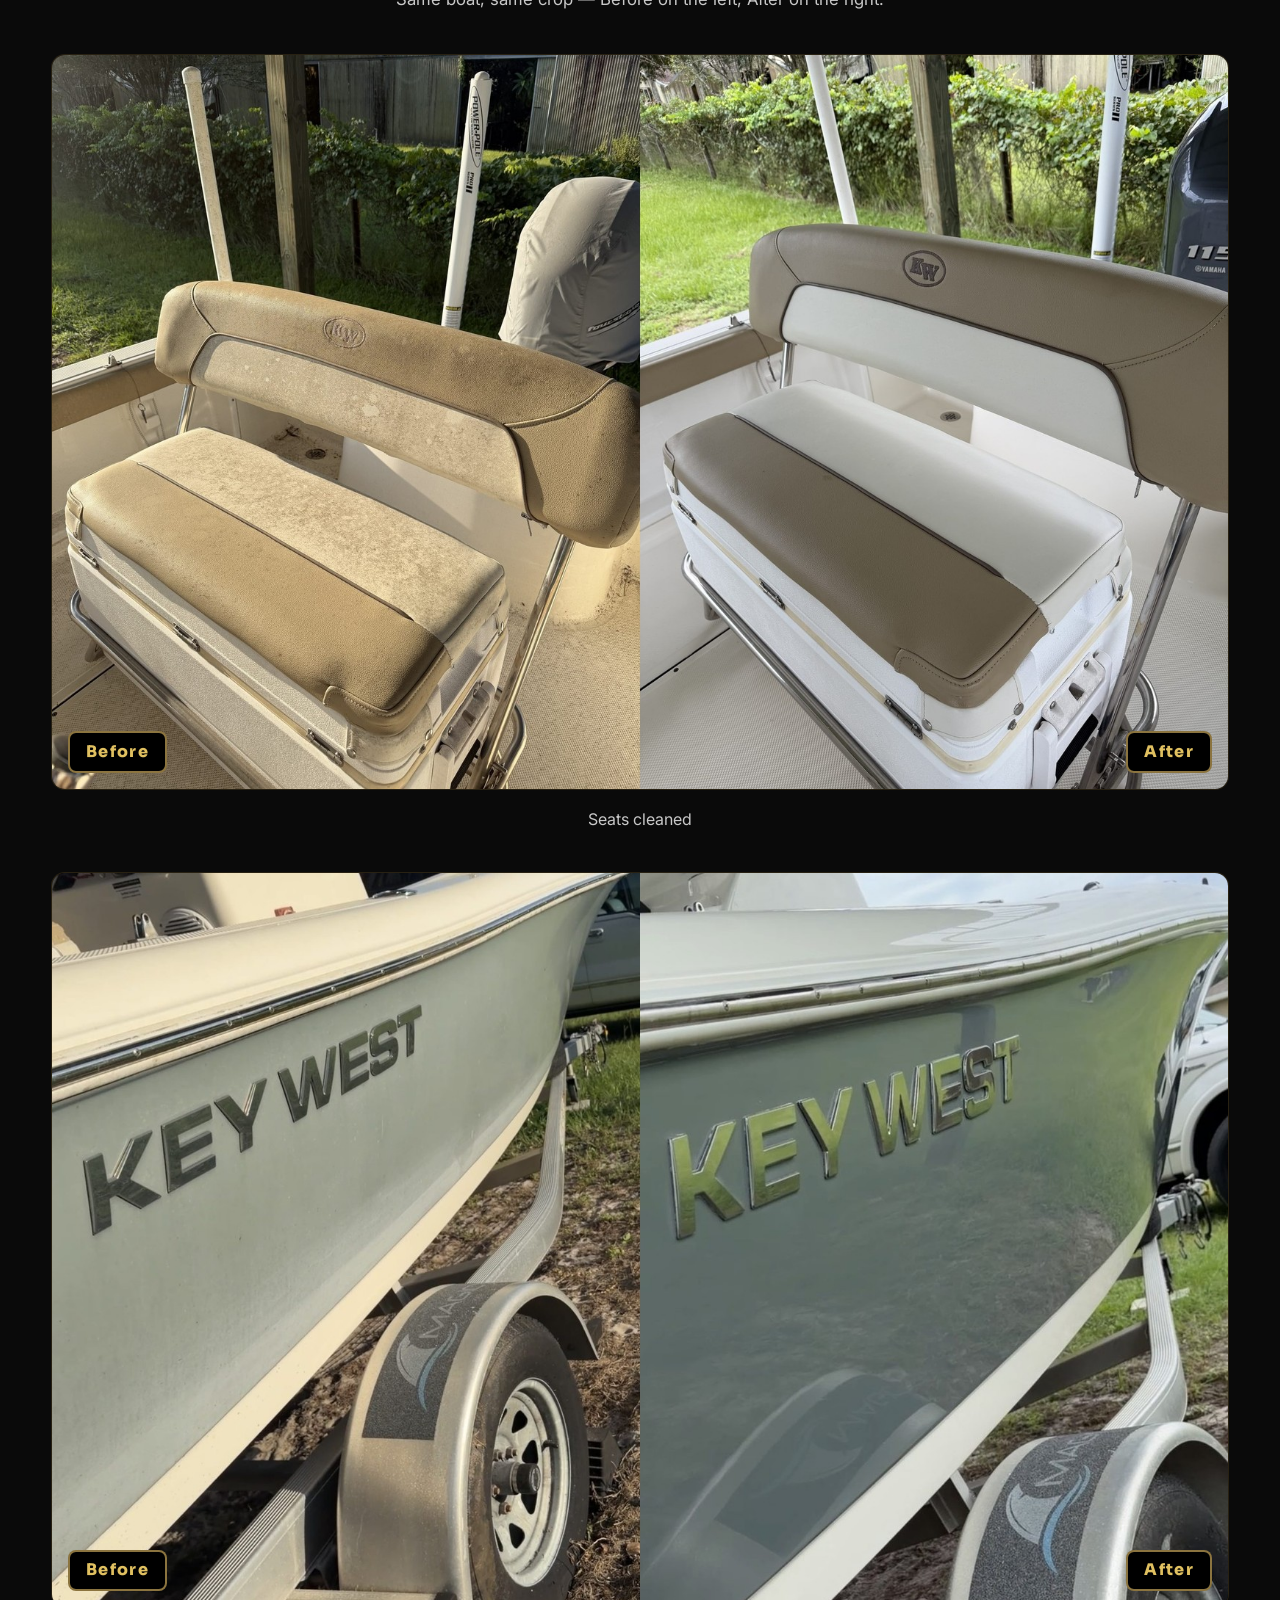
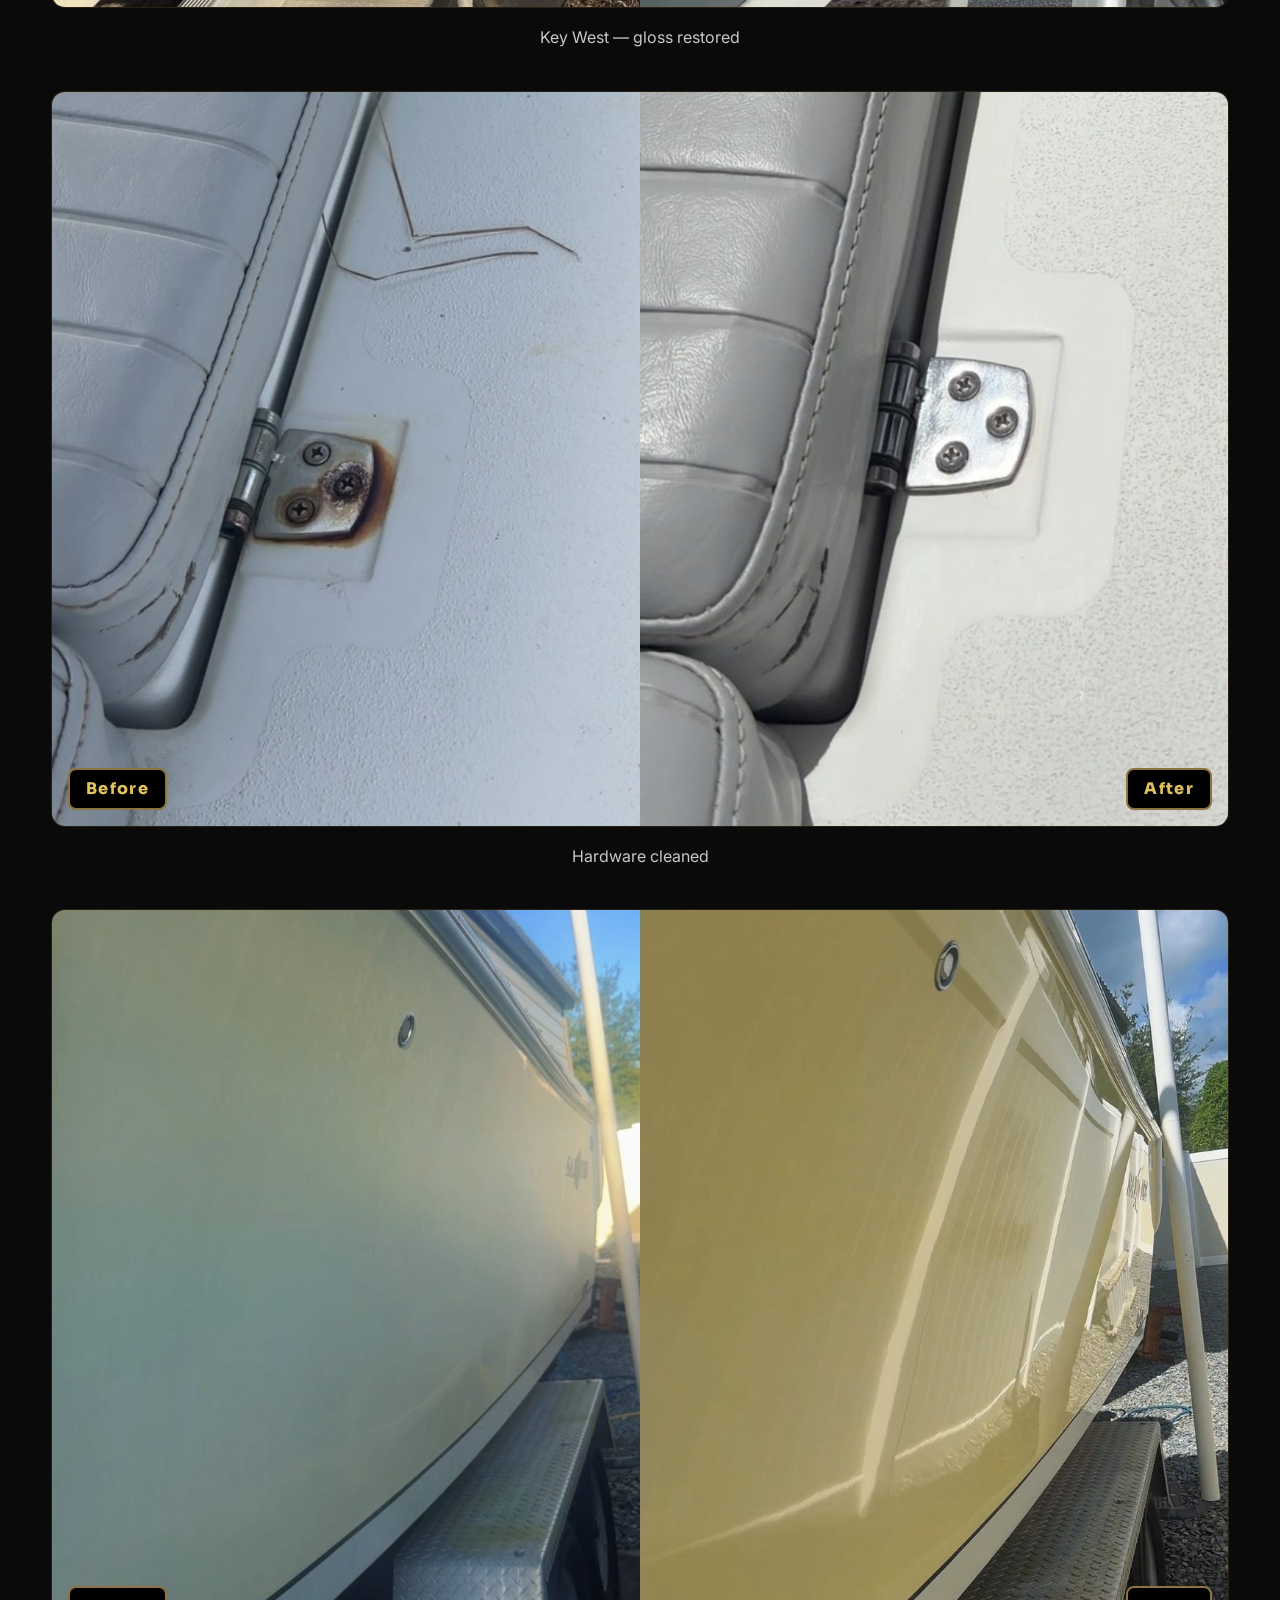
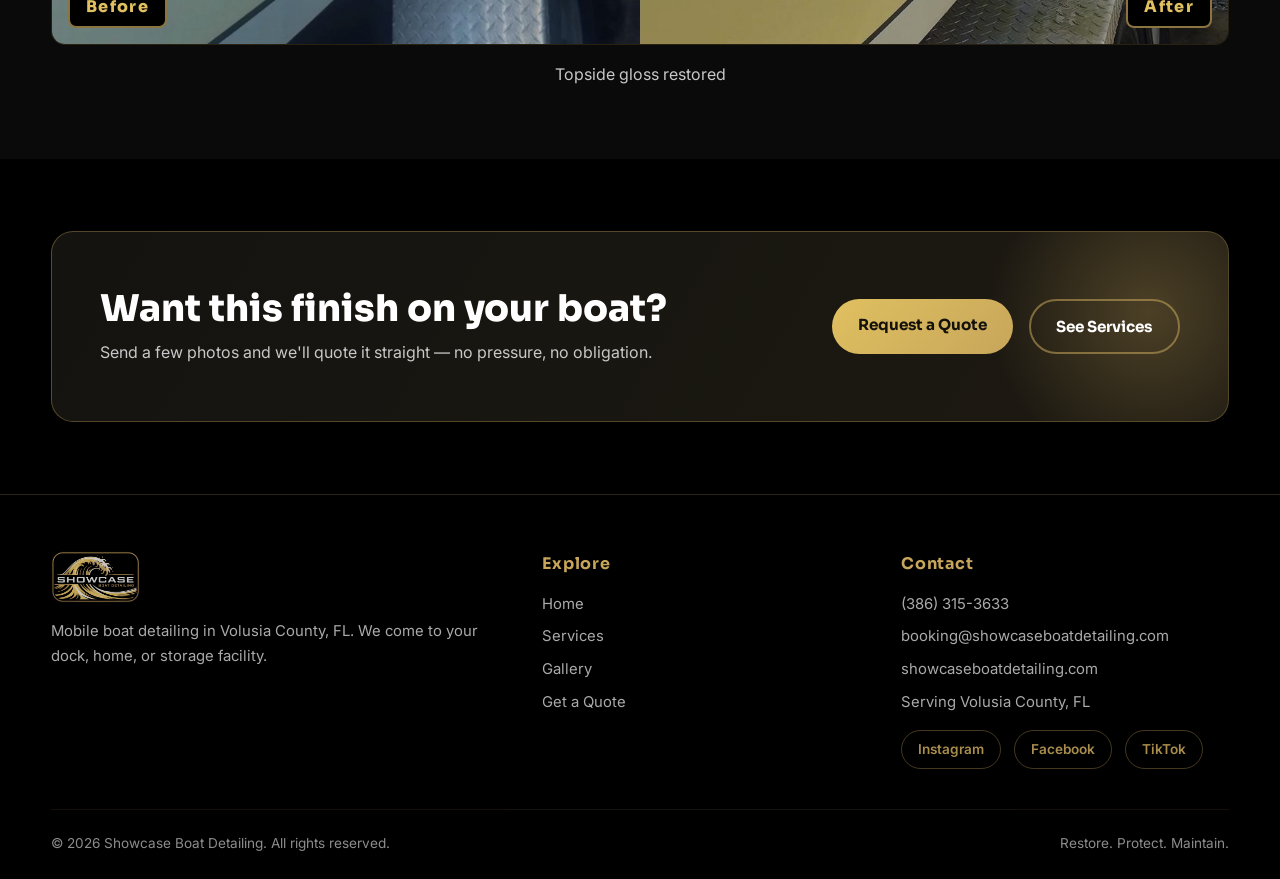
==== commit 49e3e63c: "Footer TikTok link, nav Text us, homepage maintenance plan block, services Boat Wash note" ====
--- a/gallery.html
+++ b/gallery.html
@@ -33,6 +33,7 @@
       <a data-nav="services" href="services.html">Services</a>
       <a data-nav="gallery" href="gallery.html">Gallery</a>
       <a data-nav="quote" href="quote.html">Get a Quote</a>
+      <a href="tel:+13863153633">Text us</a>
     </nav>
   </div>
 </header>
@@ -142,6 +143,7 @@
         <div class="social-row">
           <a href="https://instagram.com/showcaseboatdetailing" target="_blank" rel="noopener">Instagram</a>
           <a href="https://facebook.com/showcasedetailing" target="_blank" rel="noopener">Facebook</a>
+          <a href="https://www.tiktok.com/@showcaseboatdetailing" target="_blank" rel="noopener">TikTok</a>
         </div>
       </div>
     </div>
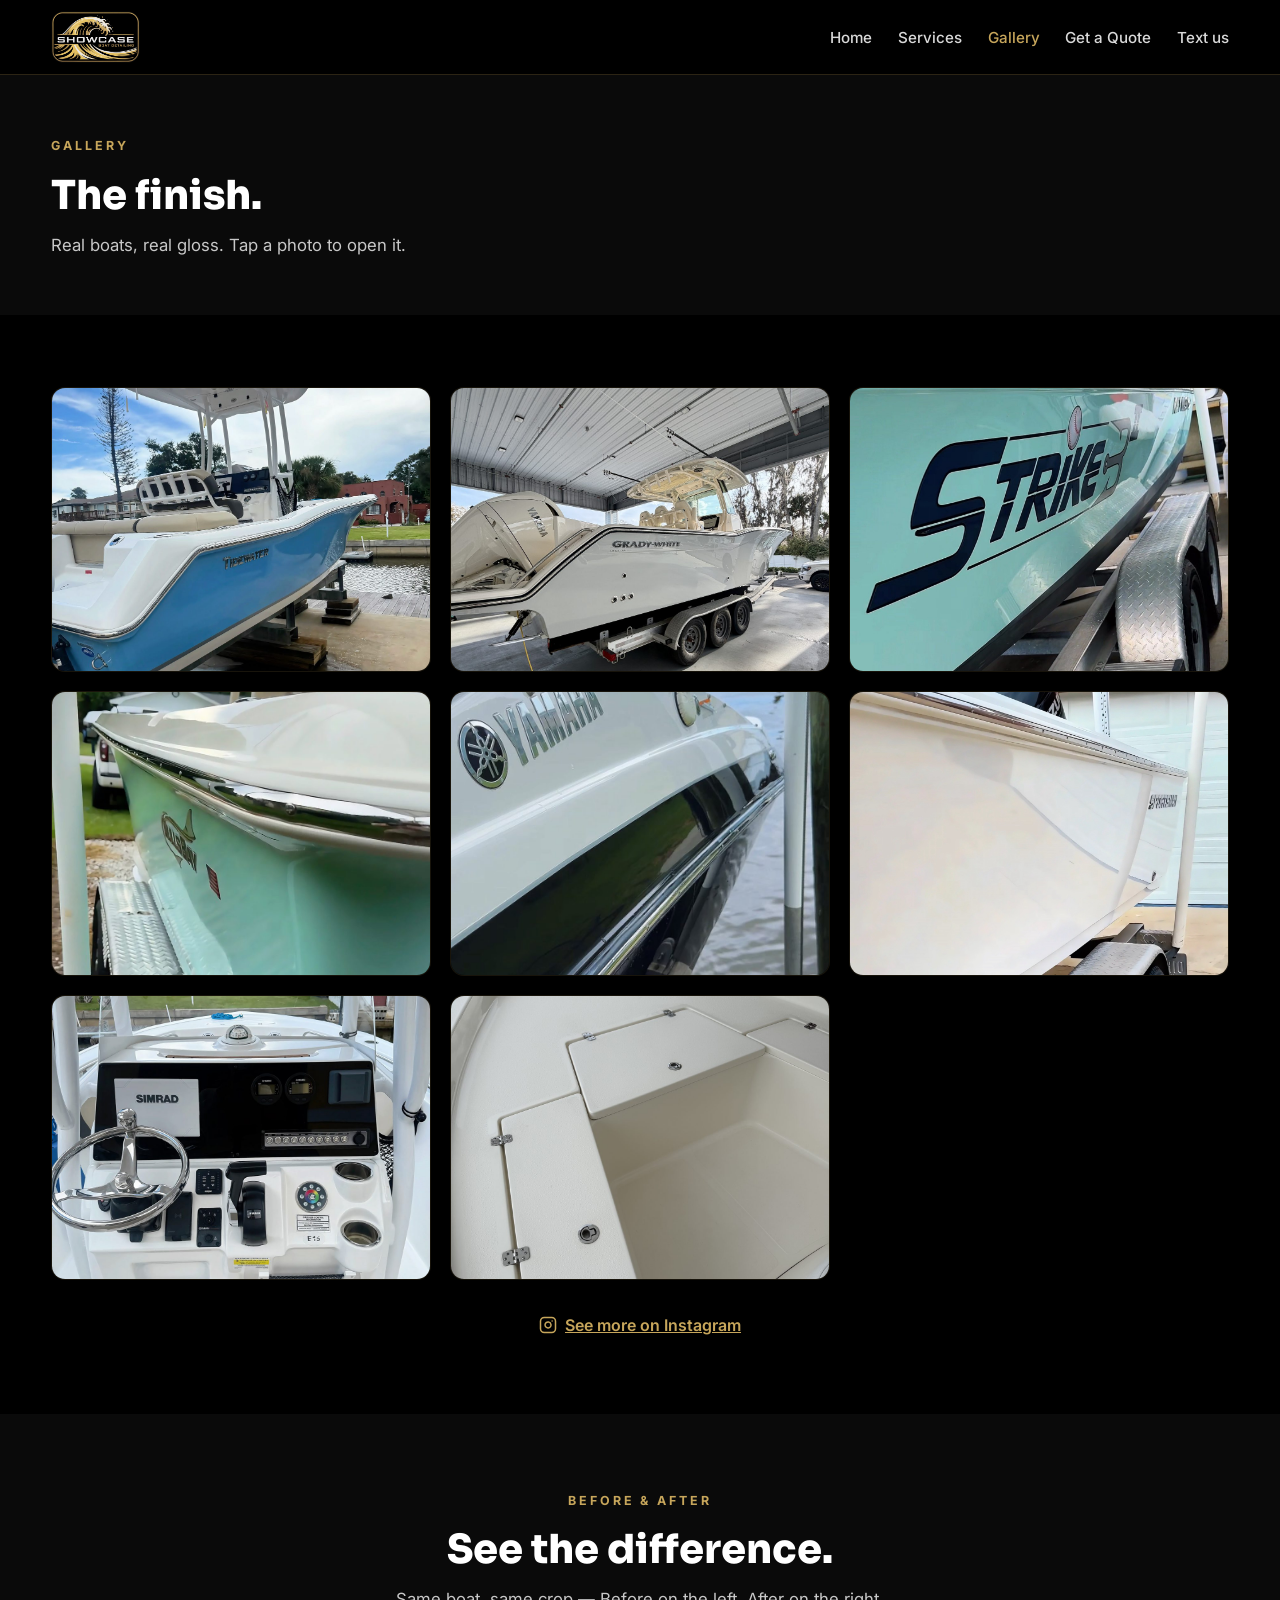
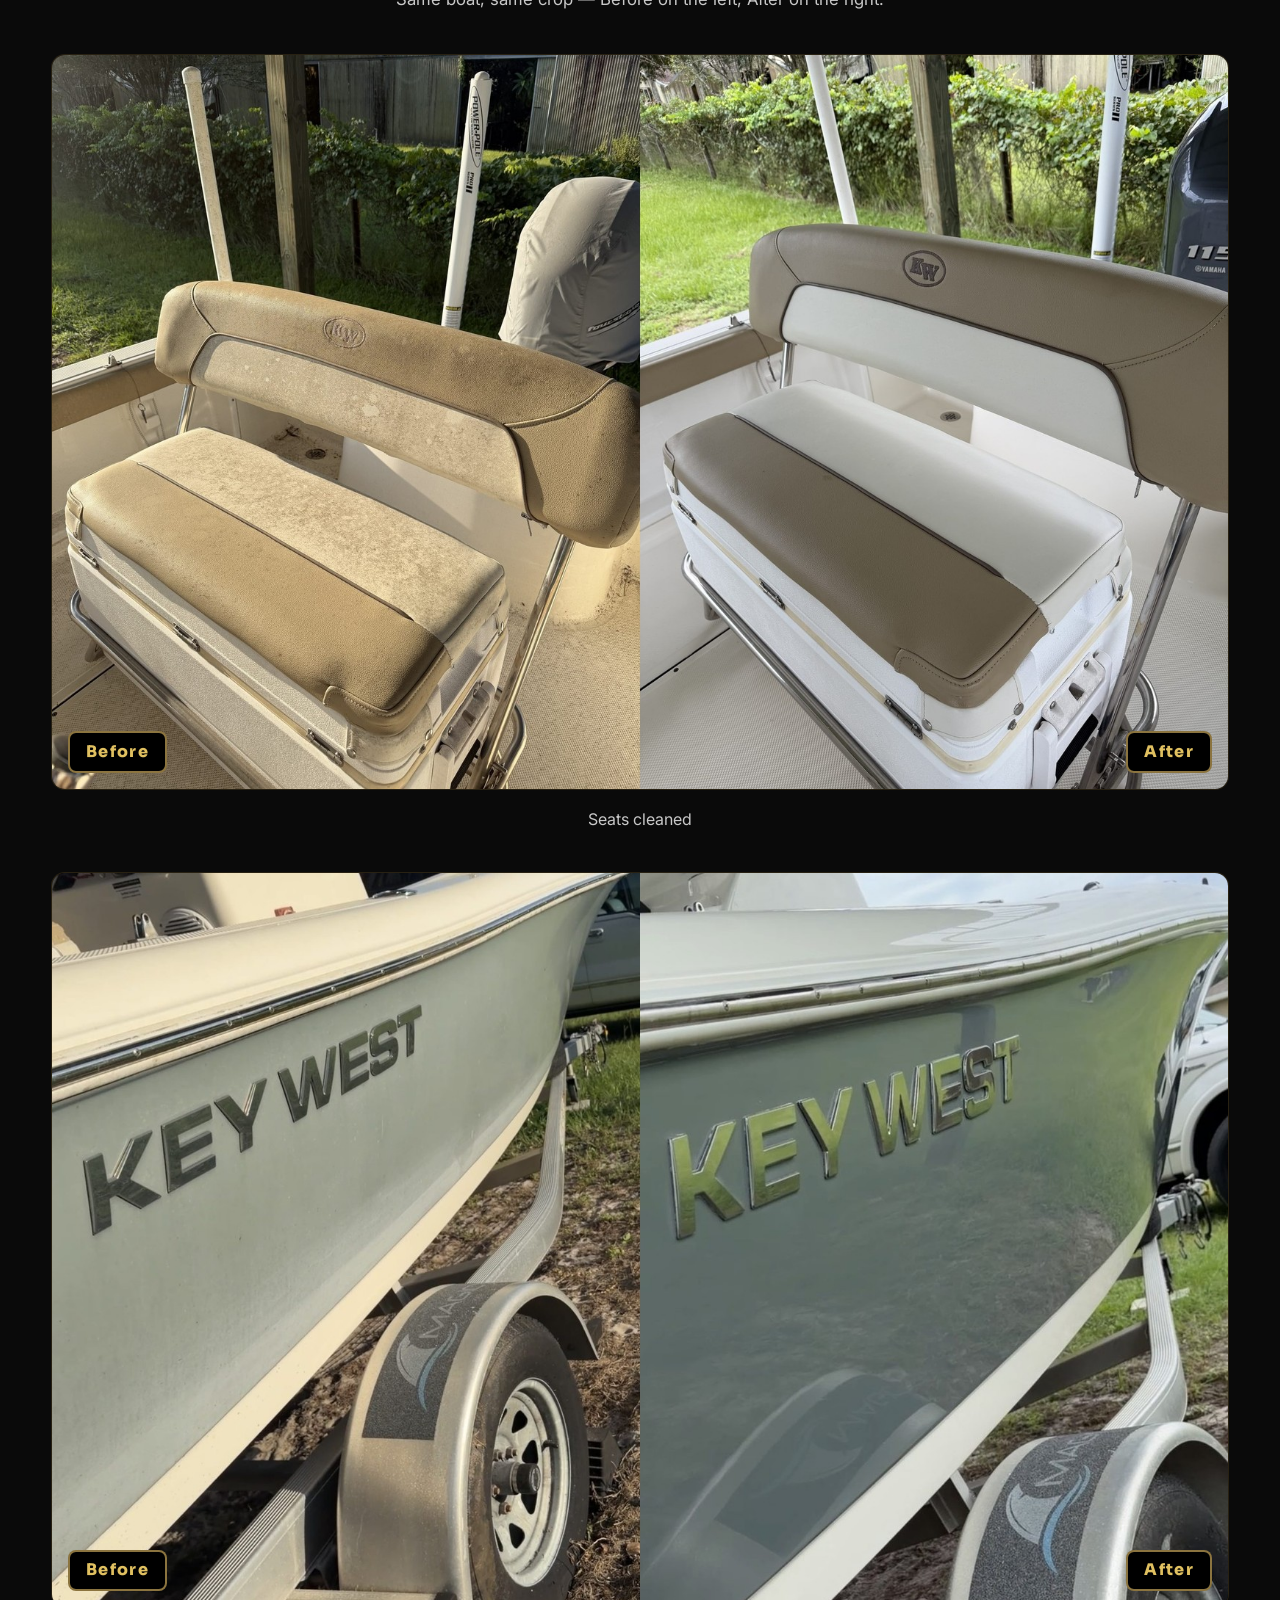
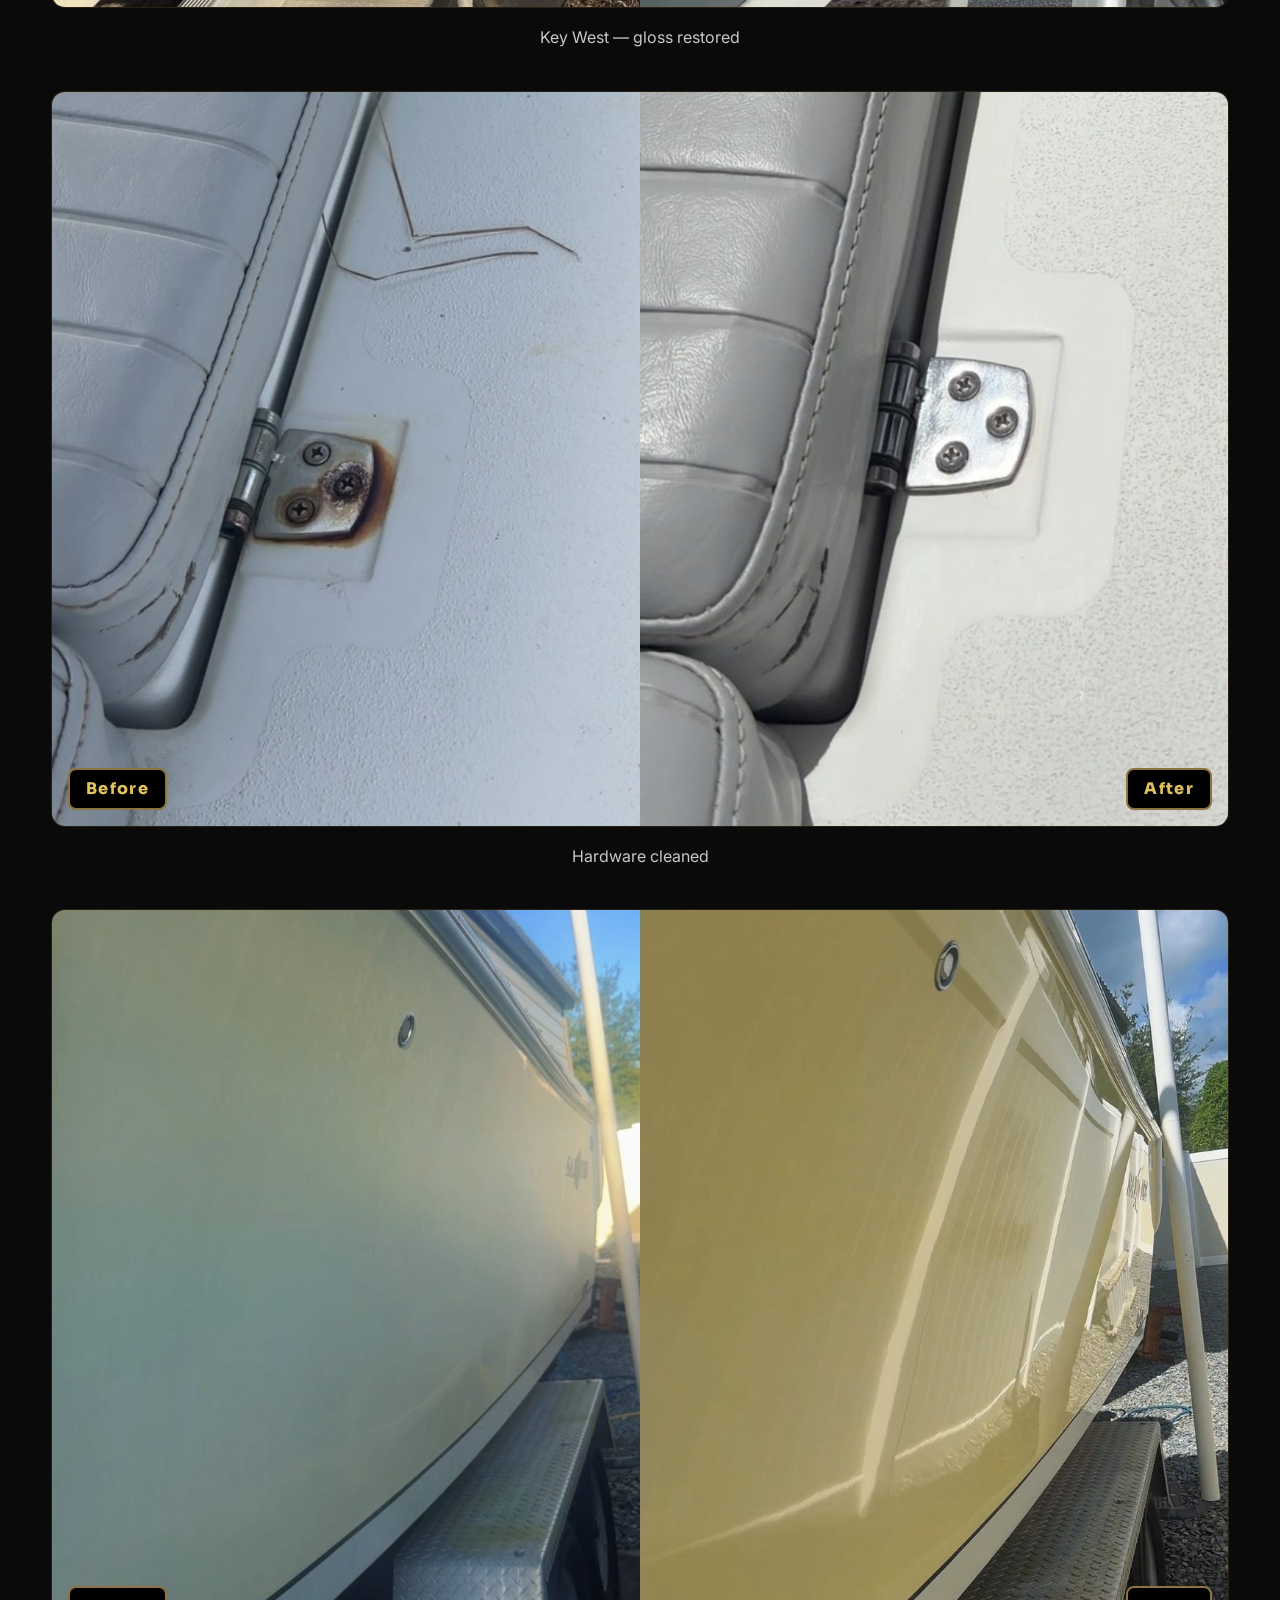
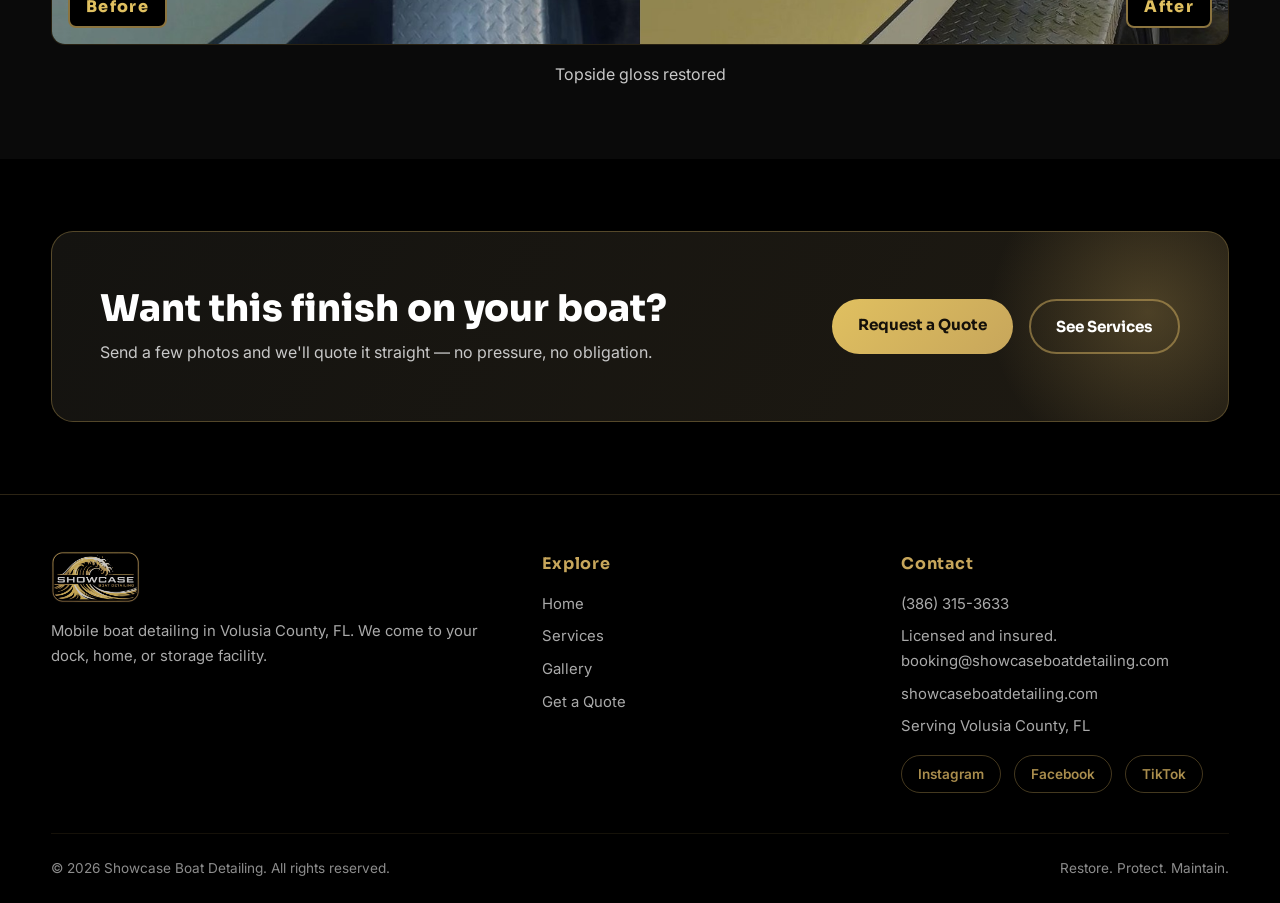
==== commit 6d036584: "Add Licensed and insured line to hero and footer" ====
--- a/gallery.html
+++ b/gallery.html
@@ -137,6 +137,7 @@
       <div>
         <h4>Contact</h4>
         <a href="tel:+13863153633">(386) 315-3633</a>
+        <p>Licensed and insured.</p>
         <a href="mailto:booking@showcaseboatdetailing.com">booking@showcaseboatdetailing.com</a>
         <a href="https://showcaseboatdetailing.com">showcaseboatdetailing.com</a>
         <p>Serving Volusia County, FL</p>
--- a/styles.css
+++ b/styles.css
@@ -94,6 +94,7 @@
 }
 .hero h1 .gold { color: var(--gold); }
 .hero p.lead { font-size: 1.15rem; color: #C8C8C8; margin-bottom: 2rem; max-width: 34rem; }
+.hero-trust { color: var(--muted); font-size: 0.95rem; margin: 0 0 1.6rem; letter-spacing: 0.02em; }
 .hero-cta { display: flex; gap: 1rem; flex-wrap: wrap; }
 .hero-badges { display: flex; gap: 1.8rem; margin-top: 2.5rem; flex-wrap: wrap; }
 .hero-badges div { font-size: 0.92rem; color: var(--muted); }
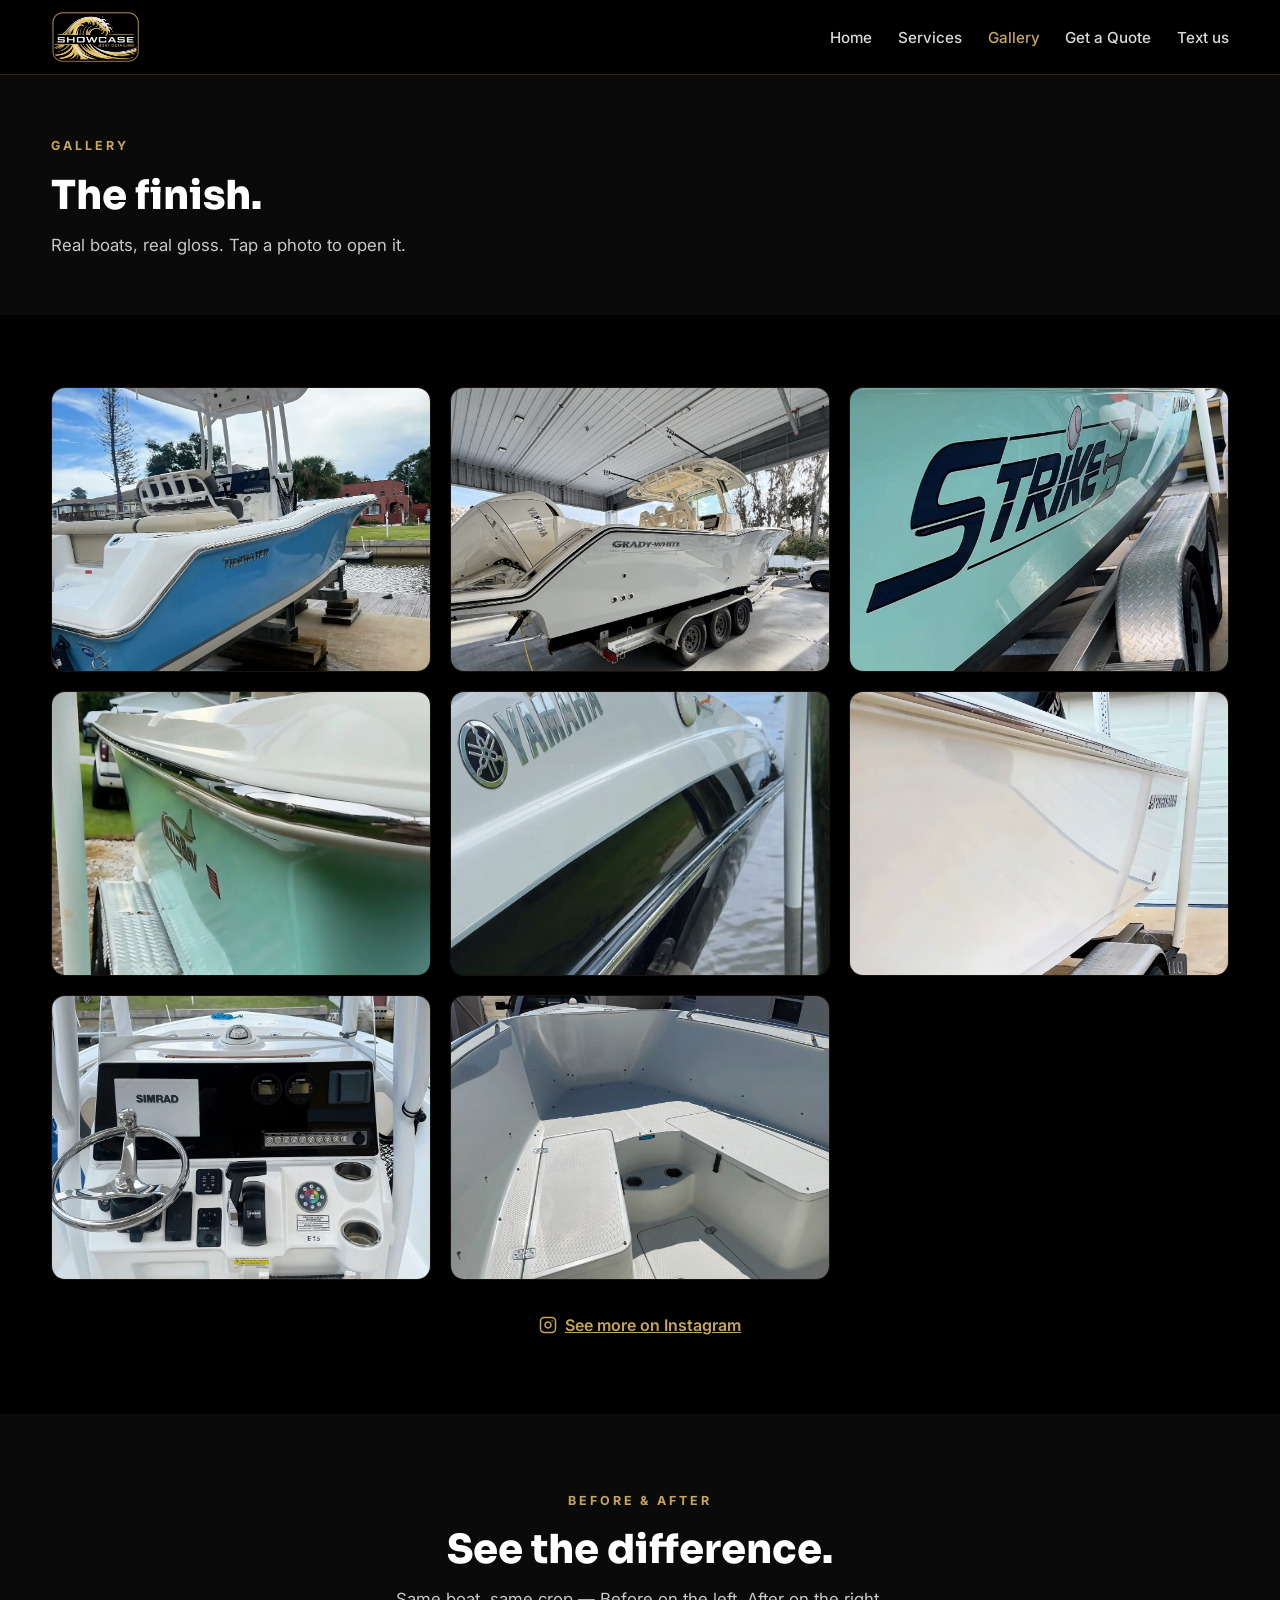
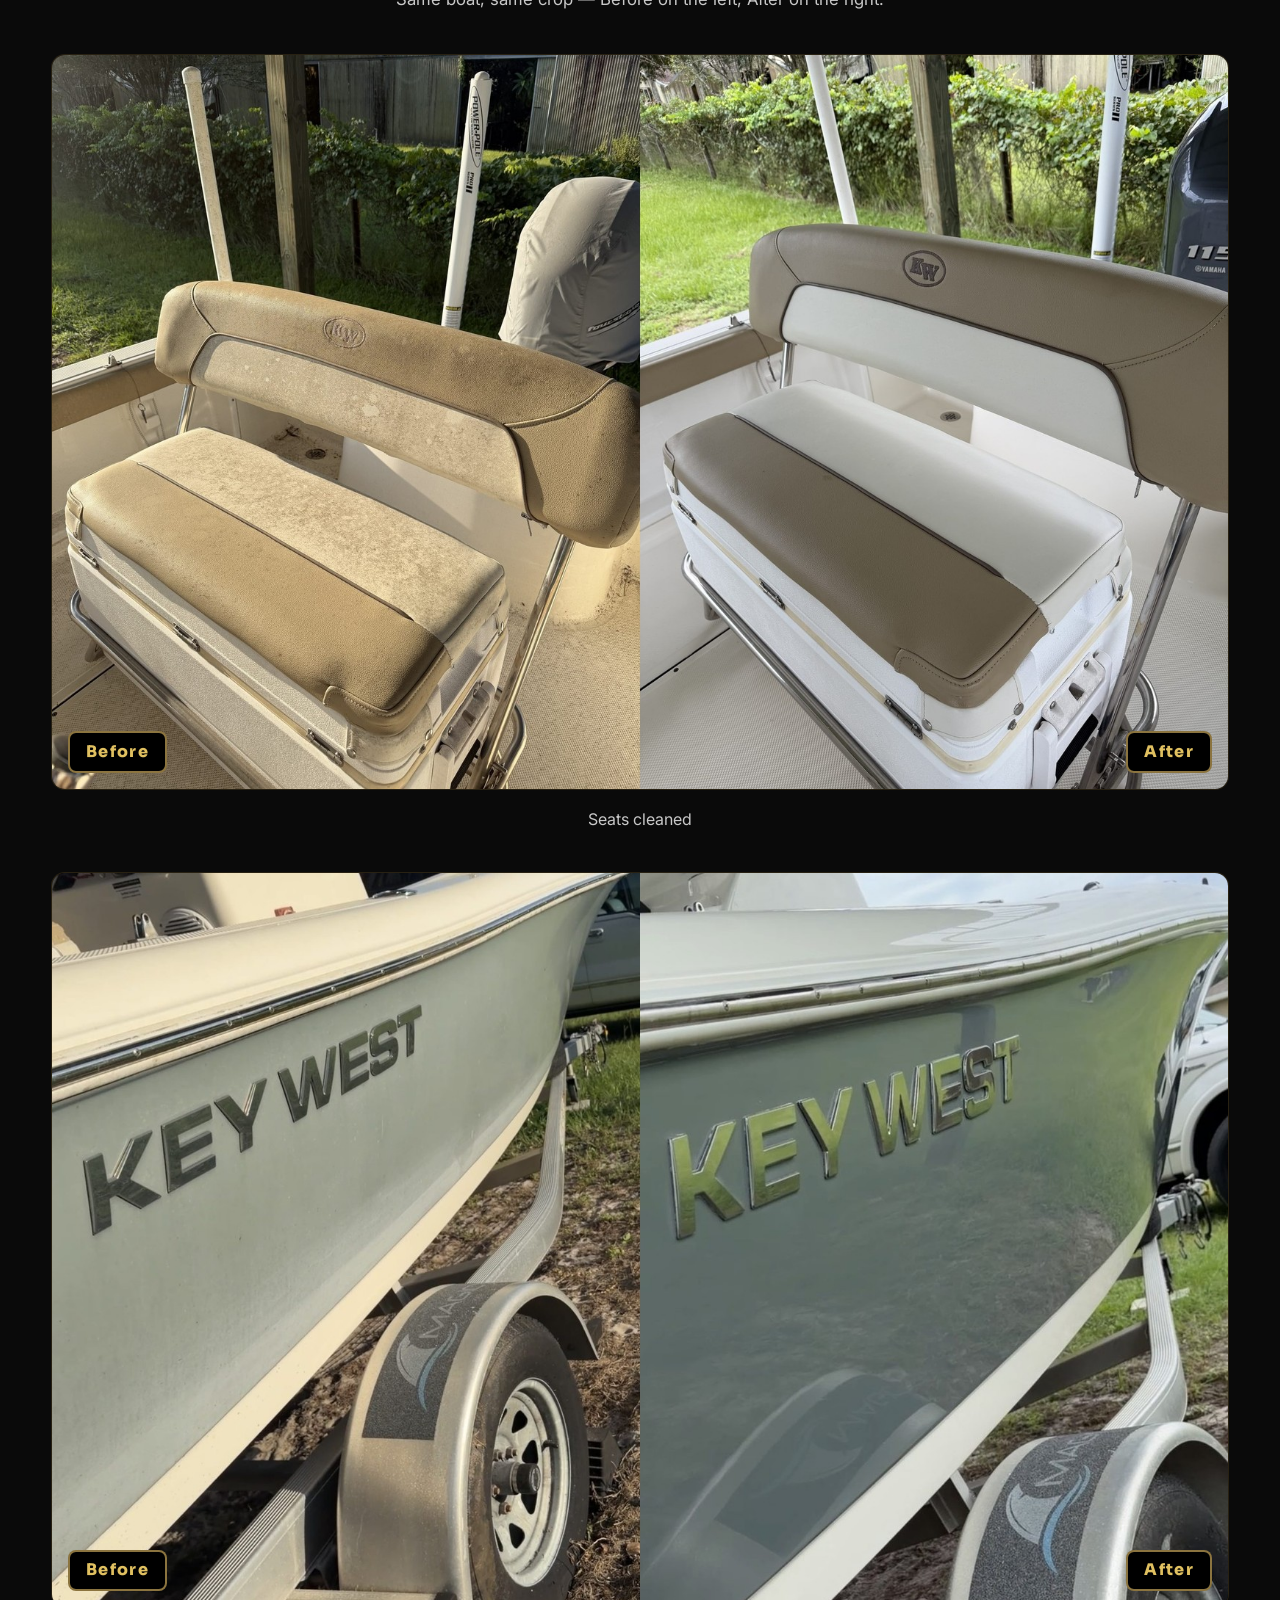
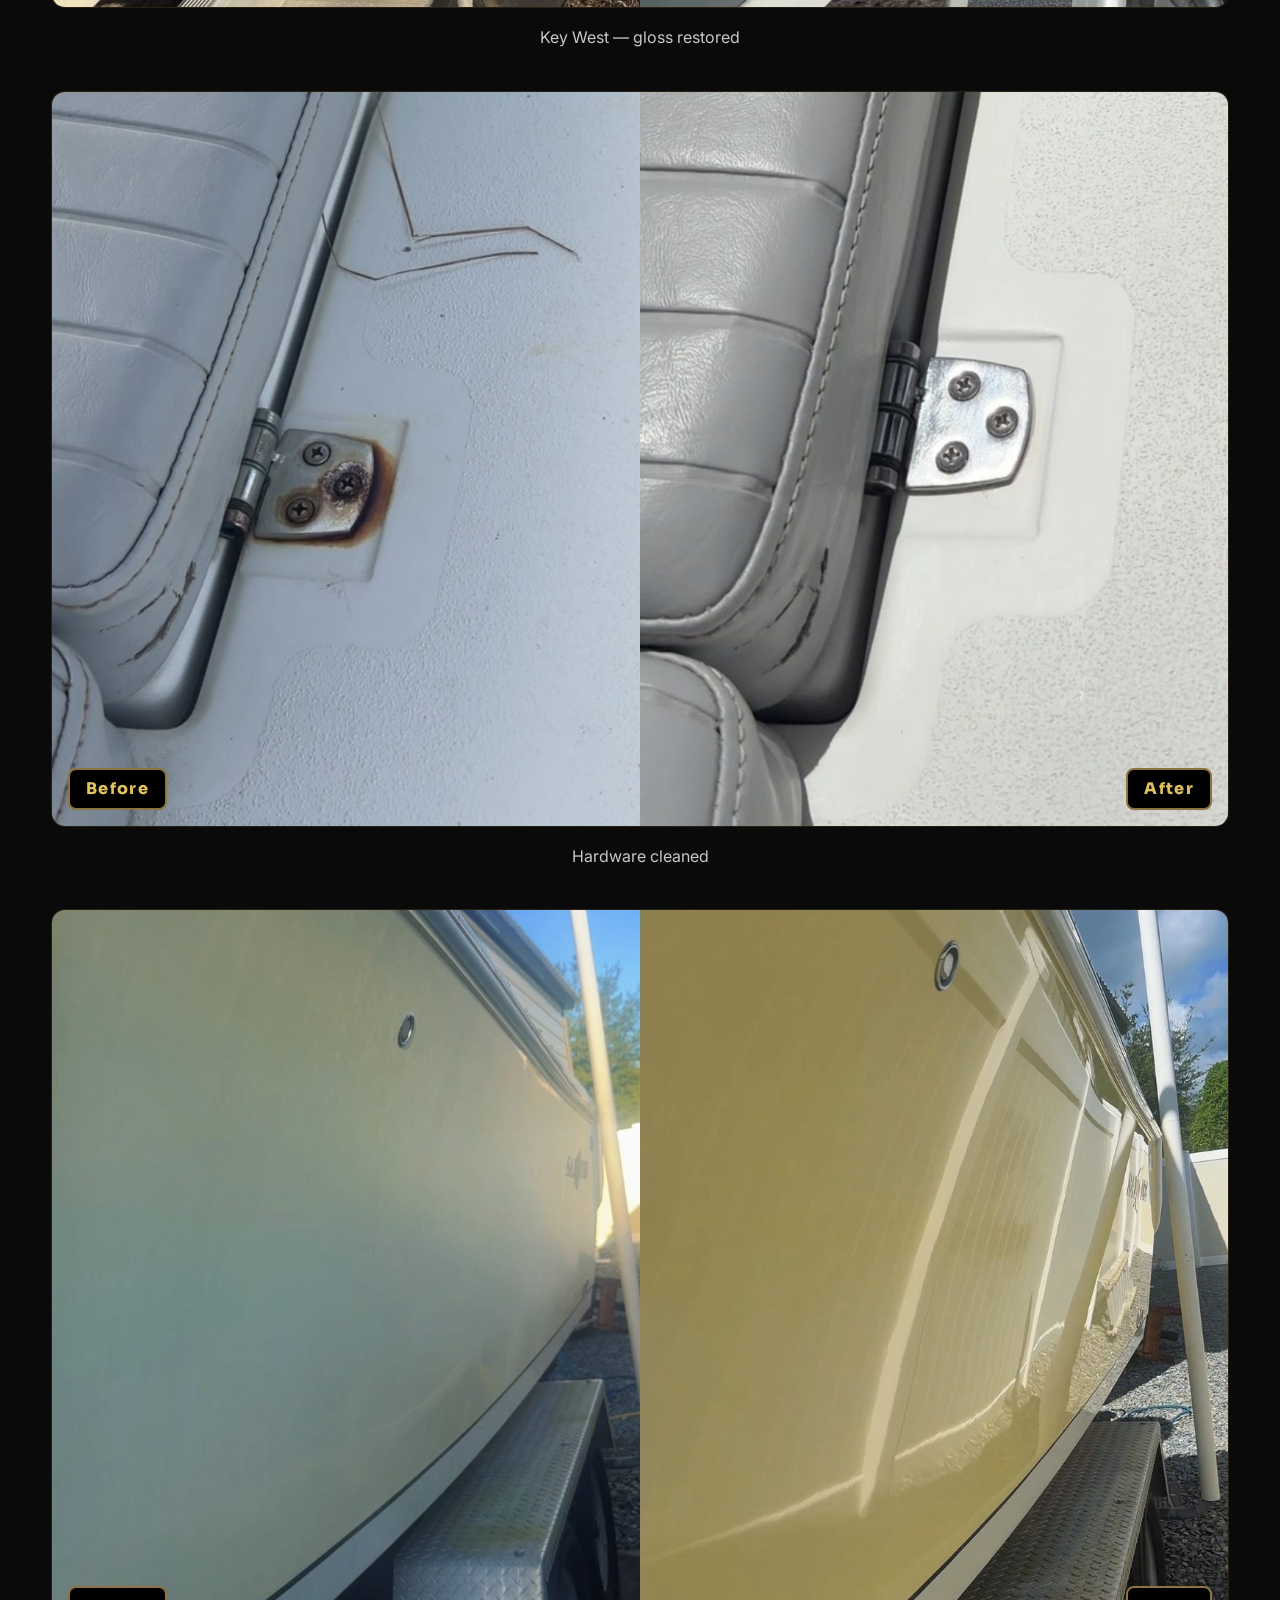
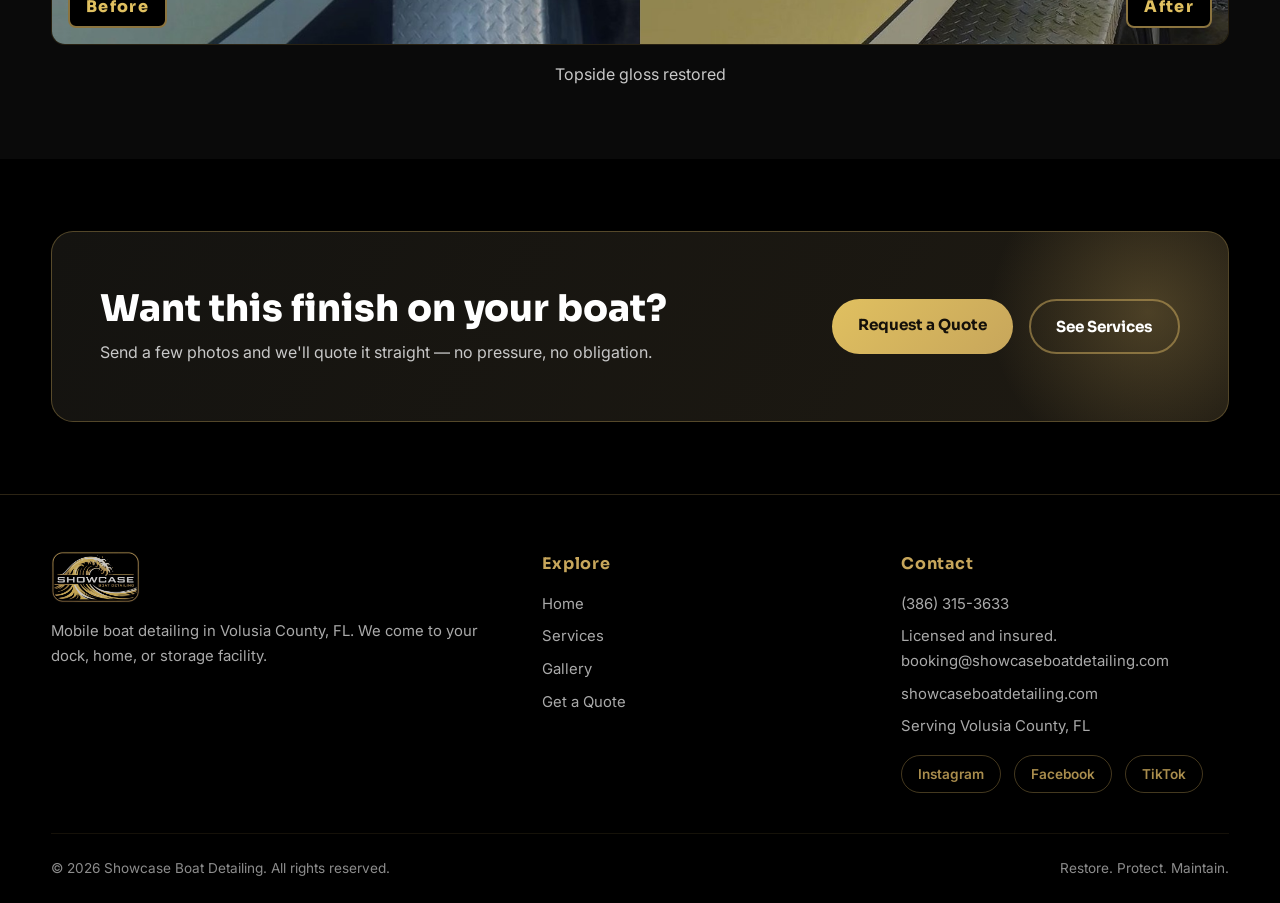
==== commit f7f55627: "Add favicon links to gallery.html" ====
--- a/gallery.html
+++ b/gallery.html
@@ -8,6 +8,10 @@
   <link rel="preconnect" href="https://fonts.googleapis.com">
   <link rel="preconnect" href="https://fonts.gstatic.com" crossorigin>
   <link href="https://fonts.googleapis.com/css2?family=Inter:wght@400;500;600;700&family=Sora:wght@600;700;800&display=swap" rel="stylesheet">
+  <link rel="icon" href="assets/favicon.ico" sizes="any">
+  <link rel="icon" type="image/png" sizes="32x32" href="assets/favicon-32x32.png">
+  <link rel="icon" type="image/png" sizes="16x16" href="assets/favicon-16x16.png">
+  <link rel="apple-touch-icon" href="assets/favicon-180.png">
   <link rel="stylesheet" href="styles.css">
   <link rel="canonical" href="https://showcaseboatdetailing.com/gallery.html">
   <meta property="og:type" content="website">
--- a/styles.css
+++ b/styles.css
@@ -123,6 +123,12 @@
 }
 .card:hover { transform: translateY(-6px); box-shadow: var(--shadow); border-color: rgba(199, 166, 91, 0.45); }
 .card-img { height: 200px; background-size: cover; background-position: center; background-color: #000; }
+.reviews { display: grid; grid-template-columns: repeat(2, 1fr); gap: 1.5rem; max-width: 900px; margin: 2.5rem auto 0; }
+.review { background: var(--black-3); border: 1px solid var(--line); border-radius: var(--radius); padding: 1.8rem; margin: 0; }
+.review blockquote { margin: 0 0 1rem; font-size: 1.05rem; line-height: 1.6; color: #fff; }
+.review figcaption { color: var(--gold); font-weight: 700; font-size: 0.92rem; }
+@media (max-width: 700px) { .reviews { grid-template-columns: 1fr; } }
+.photo-credit { display: block; font-size: 0.75rem; color: var(--muted); opacity: 0.8; padding: 0.4rem 1.5rem 0; }
 .card-body { padding: 1.5rem; display: flex; flex-direction: column; gap: 0.6rem; flex: 1; }
 .card-body h3 { font-family: var(--font-head); font-size: 1.2rem; color: #fff; }
 .card-body p { color: var(--muted); font-size: 0.95rem; flex: 1; }
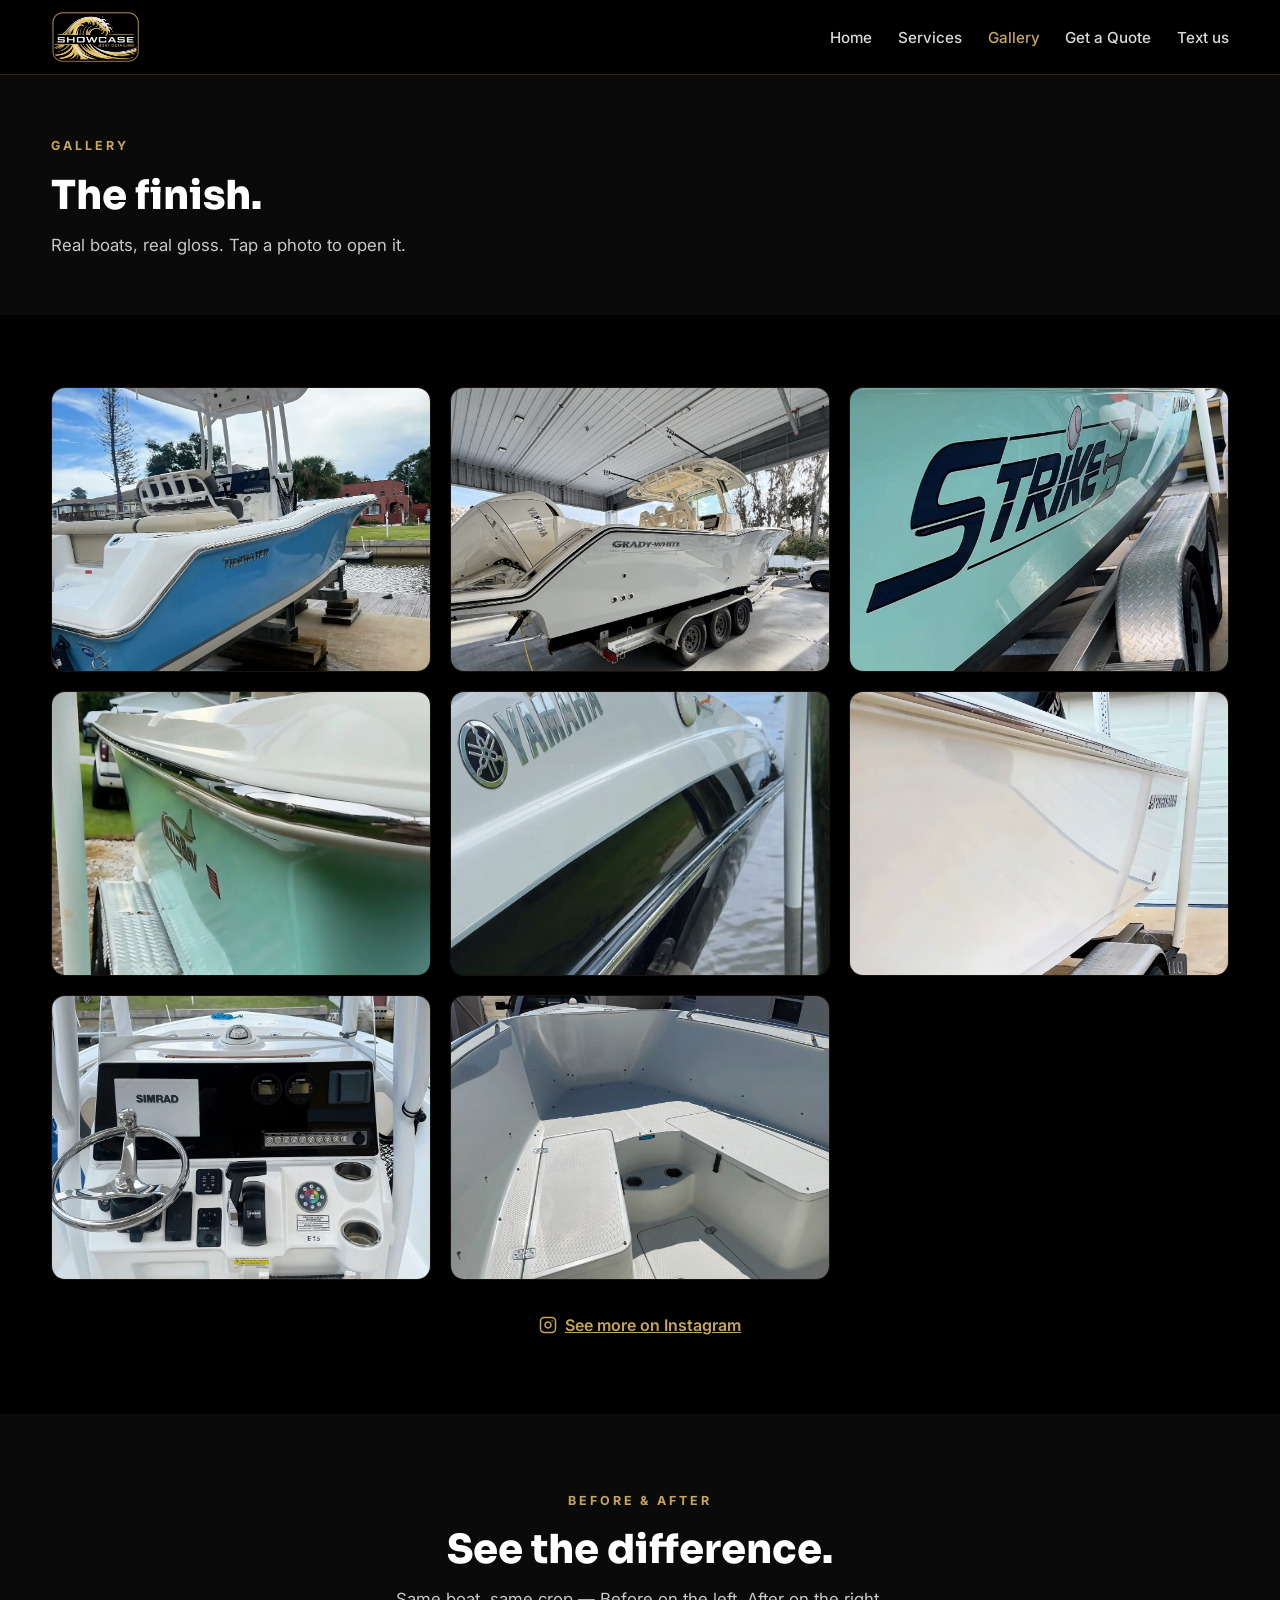
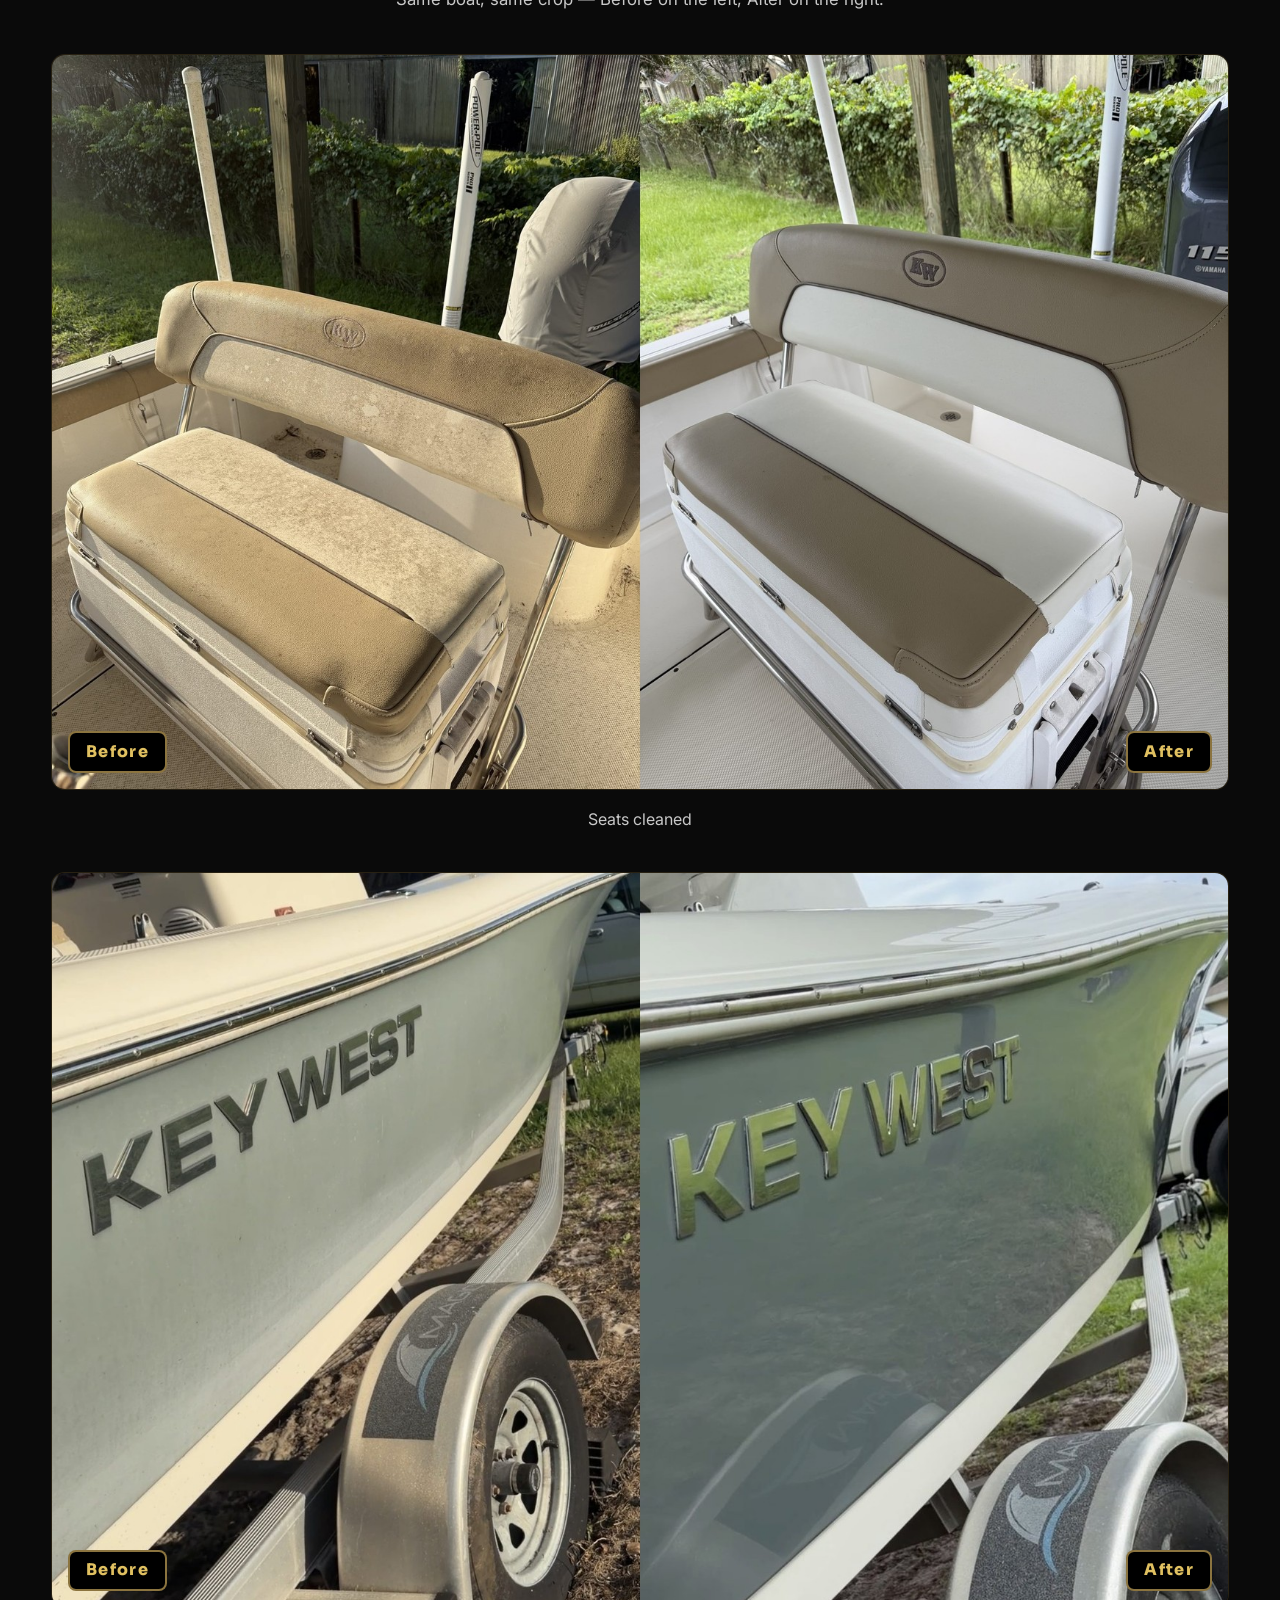
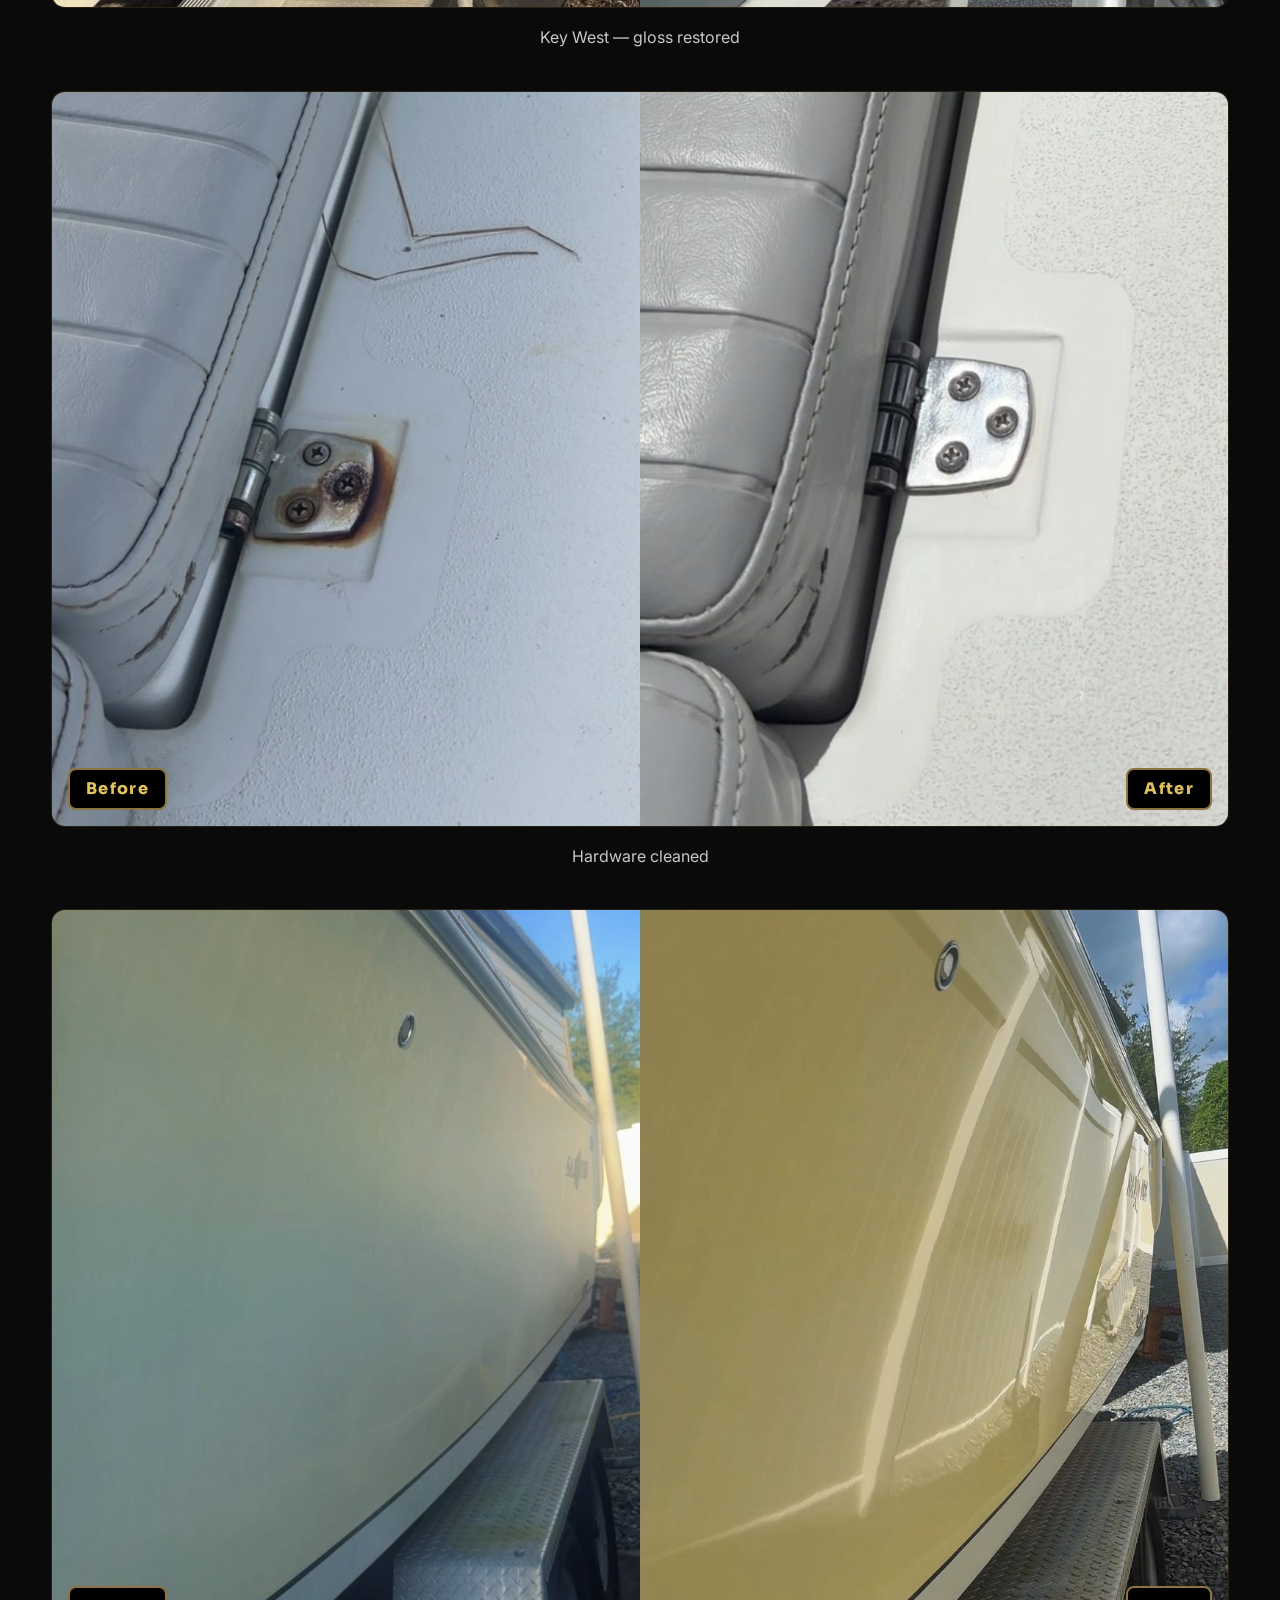
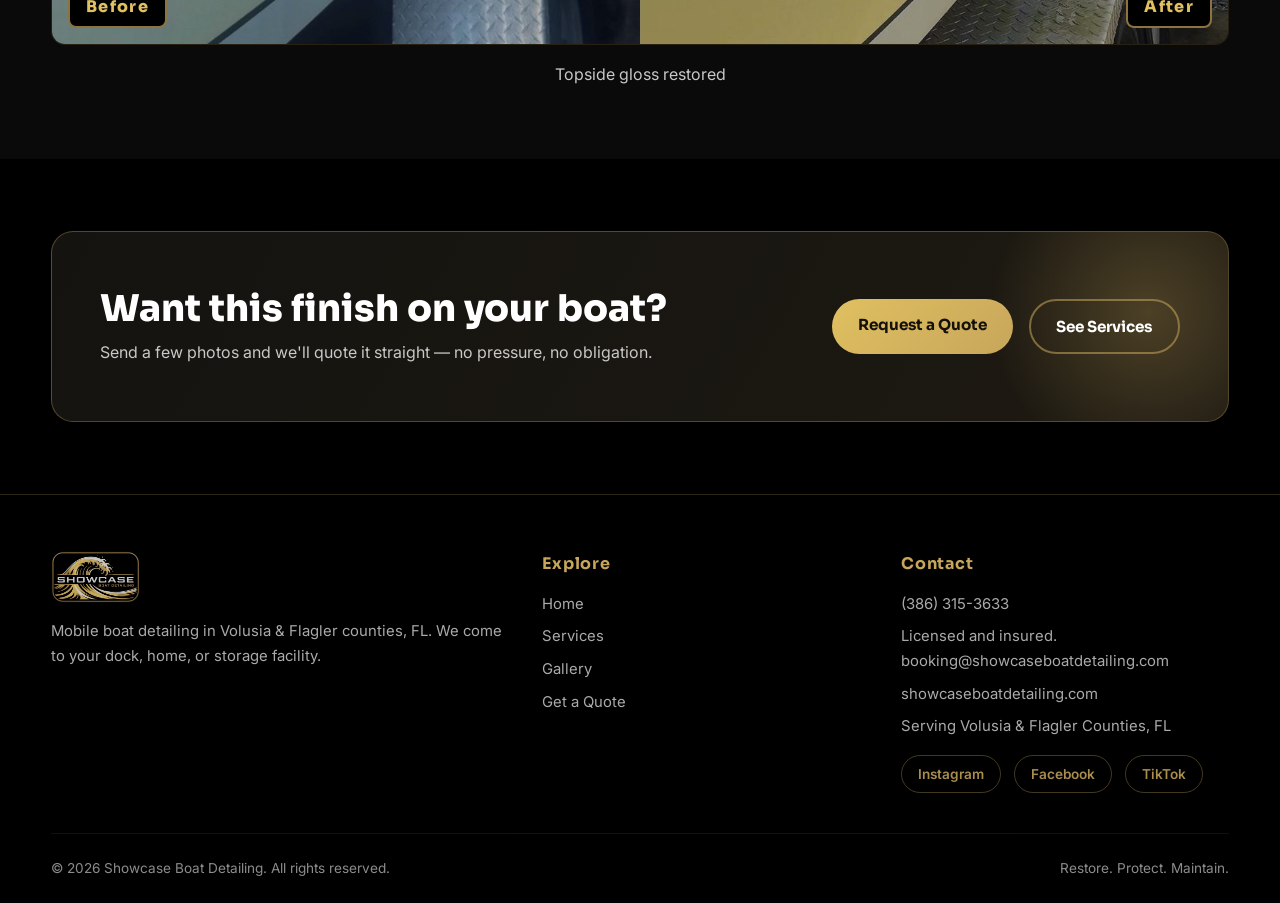
==== commit 0c26a26c: "Add Flagler County to service area" ====
--- a/gallery.html
+++ b/gallery.html
@@ -4,7 +4,7 @@
   <meta charset="UTF-8">
   <meta name="viewport" content="width=device-width, initial-scale=1.0">
   <title>Boat Detailing Gallery | Showcase Boat Detailing</title>
-  <meta name="description" content="Boat detailing gallery: wash and wax, oxidation removal and ceramic coating results across Daytona Beach, New Smyrna Beach and Volusia County.">
+  <meta name="description" content="Boat detailing gallery: wash and wax, oxidation removal and ceramic coating results across Daytona Beach, New Smyrna Beach, Volusia &amp; Flagler counties.">
   <link rel="preconnect" href="https://fonts.googleapis.com">
   <link rel="preconnect" href="https://fonts.gstatic.com" crossorigin>
   <link href="https://fonts.googleapis.com/css2?family=Inter:wght@400;500;600;700&family=Sora:wght@600;700;800&display=swap" rel="stylesheet">
@@ -16,12 +16,12 @@
   <link rel="canonical" href="https://showcaseboatdetailing.com/gallery.html">
   <meta property="og:type" content="website">
   <meta property="og:title" content="Boat Detailing Gallery | Showcase Boat Detailing">
-  <meta property="og:description" content="Boat detailing gallery: wash and wax, oxidation removal and ceramic coating results across Daytona Beach, New Smyrna Beach and Volusia County.">
+  <meta property="og:description" content="Boat detailing gallery: wash and wax, oxidation removal and ceramic coating results across Daytona Beach, New Smyrna Beach, Volusia &amp; Flagler counties.">
   <meta property="og:image" content="https://showcaseboatdetailing.com/assets/preview.jpg">
   <meta property="og:url" content="https://showcaseboatdetailing.com/gallery.html">
   <meta name="twitter:card" content="summary_large_image">
   <meta name="twitter:title" content="Boat Detailing Gallery | Showcase Boat Detailing">
-  <meta name="twitter:description" content="Boat detailing gallery: wash and wax, oxidation removal and ceramic coating results across Daytona Beach, New Smyrna Beach and Volusia County.">
+  <meta name="twitter:description" content="Boat detailing gallery: wash and wax, oxidation removal and ceramic coating results across Daytona Beach, New Smyrna Beach, Volusia &amp; Flagler counties.">
   <meta name="twitter:image" content="https://showcaseboatdetailing.com/assets/preview.jpg">
 </head>
 <body data-page="gallery">
@@ -129,7 +129,7 @@
         <a class="brand" href="index.html" style="margin-bottom: 1rem;">
           <img class="brand-logo" src="assets/logo.jpg" alt="Showcase Boat Detailing logo">
         </a>
-        <p>Mobile boat detailing in Volusia County, FL. We come to your dock, home, or storage facility.</p>
+        <p>Mobile boat detailing in Volusia &amp; Flagler counties, FL. We come to your dock, home, or storage facility.</p>
       </div>
       <div>
         <h4>Explore</h4>
@@ -144,10 +144,10 @@
         <p>Licensed and insured.</p>
         <a href="mailto:booking@showcaseboatdetailing.com">booking@showcaseboatdetailing.com</a>
         <a href="https://showcaseboatdetailing.com">showcaseboatdetailing.com</a>
-        <p>Serving Volusia County, FL</p>
+        <p>Serving Volusia &amp; Flagler Counties, FL</p>
         <div class="social-row">
           <a href="https://instagram.com/showcaseboatdetailing" target="_blank" rel="noopener">Instagram</a>
-          <a href="https://facebook.com/showcasedetailing" target="_blank" rel="noopener">Facebook</a>
+          <a href="https://www.facebook.com/412445485289783" target="_blank" rel="noopener">Facebook</a>
           <a href="https://www.tiktok.com/@showcaseboatdetailing" target="_blank" rel="noopener">TikTok</a>
         </div>
       </div>
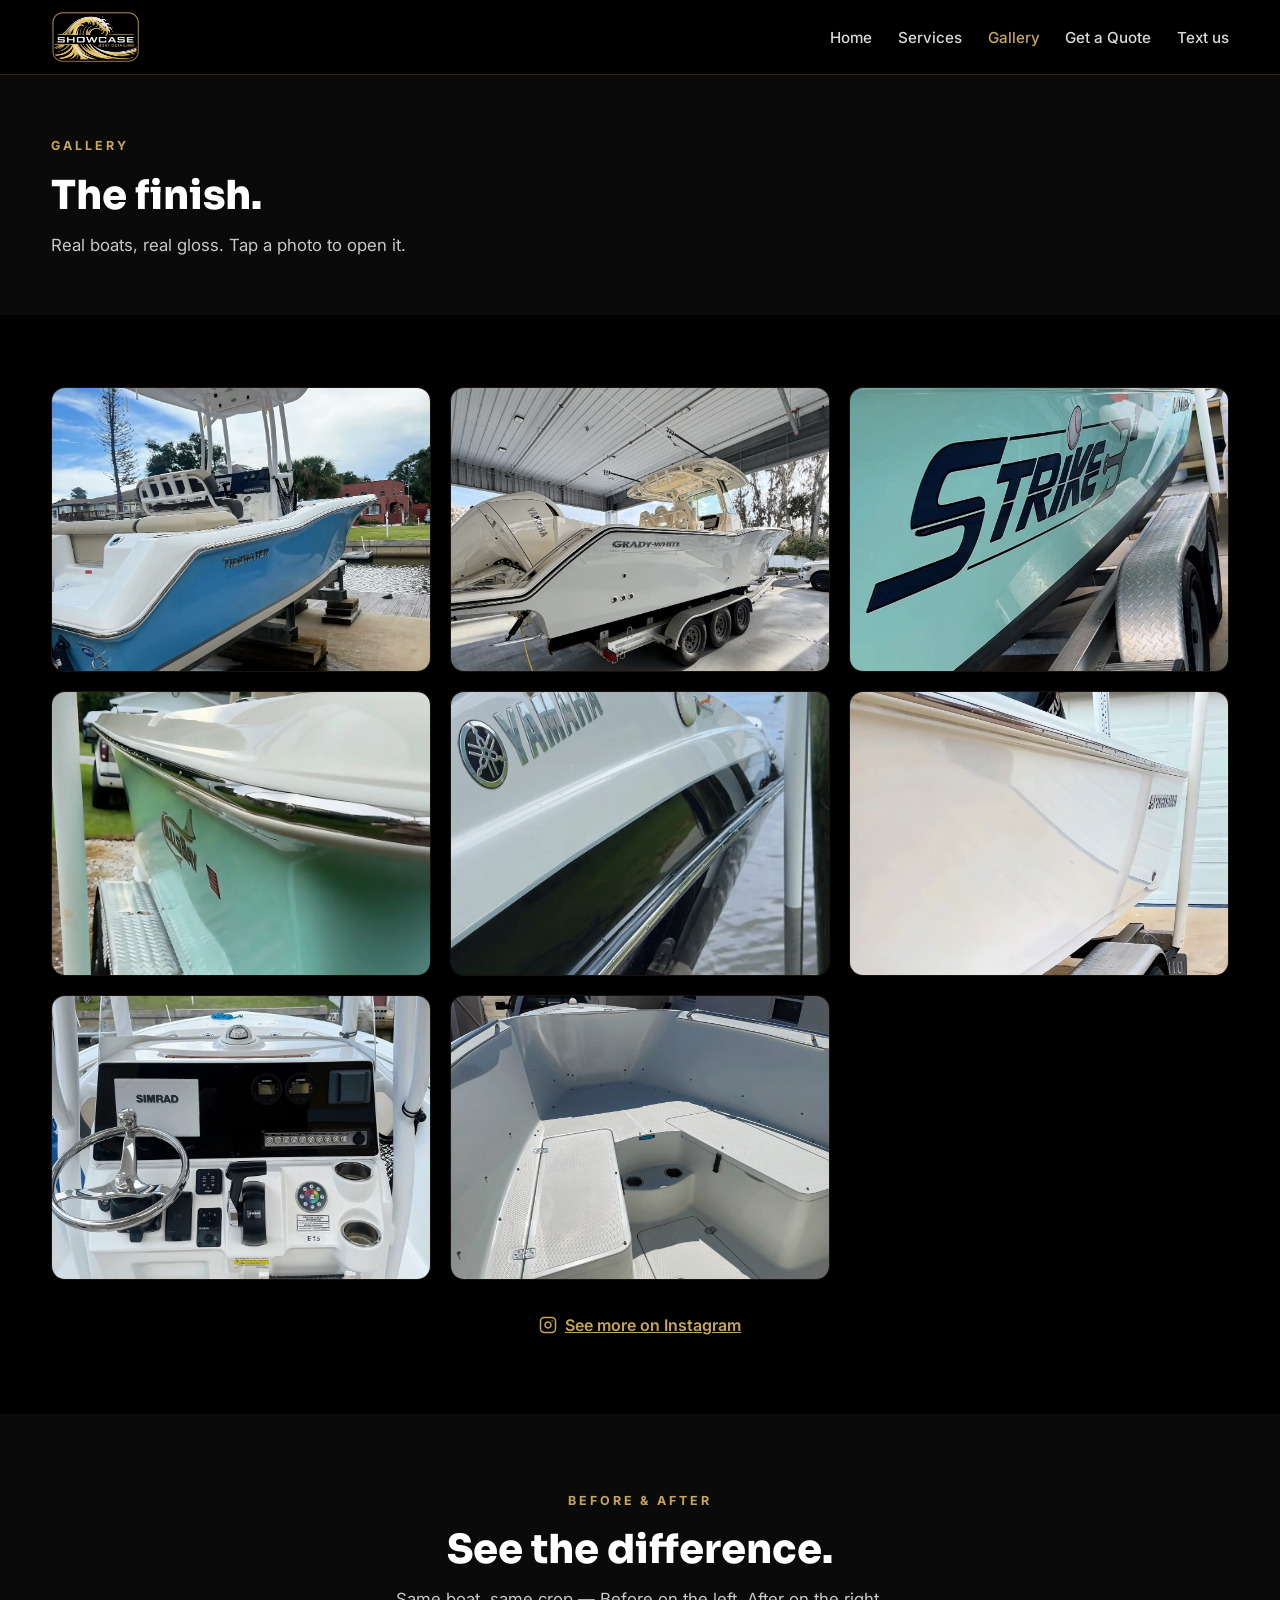
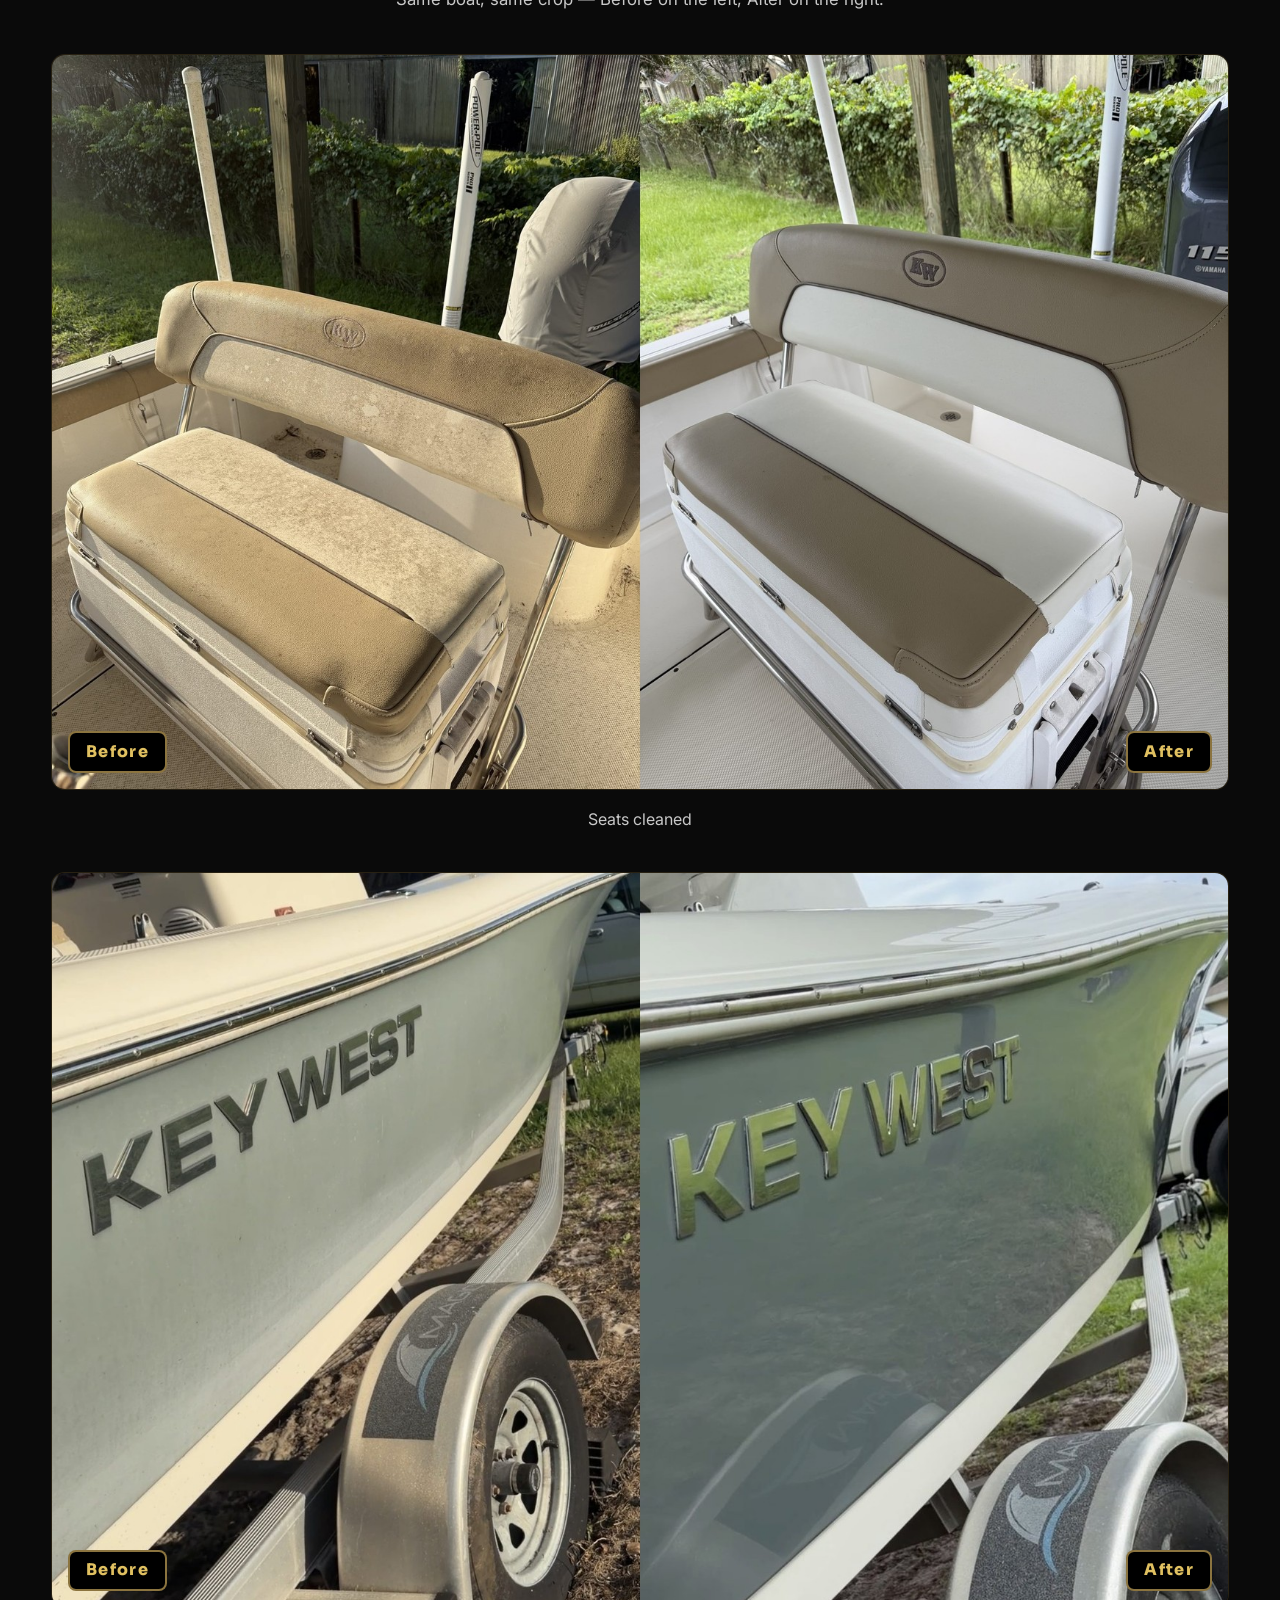
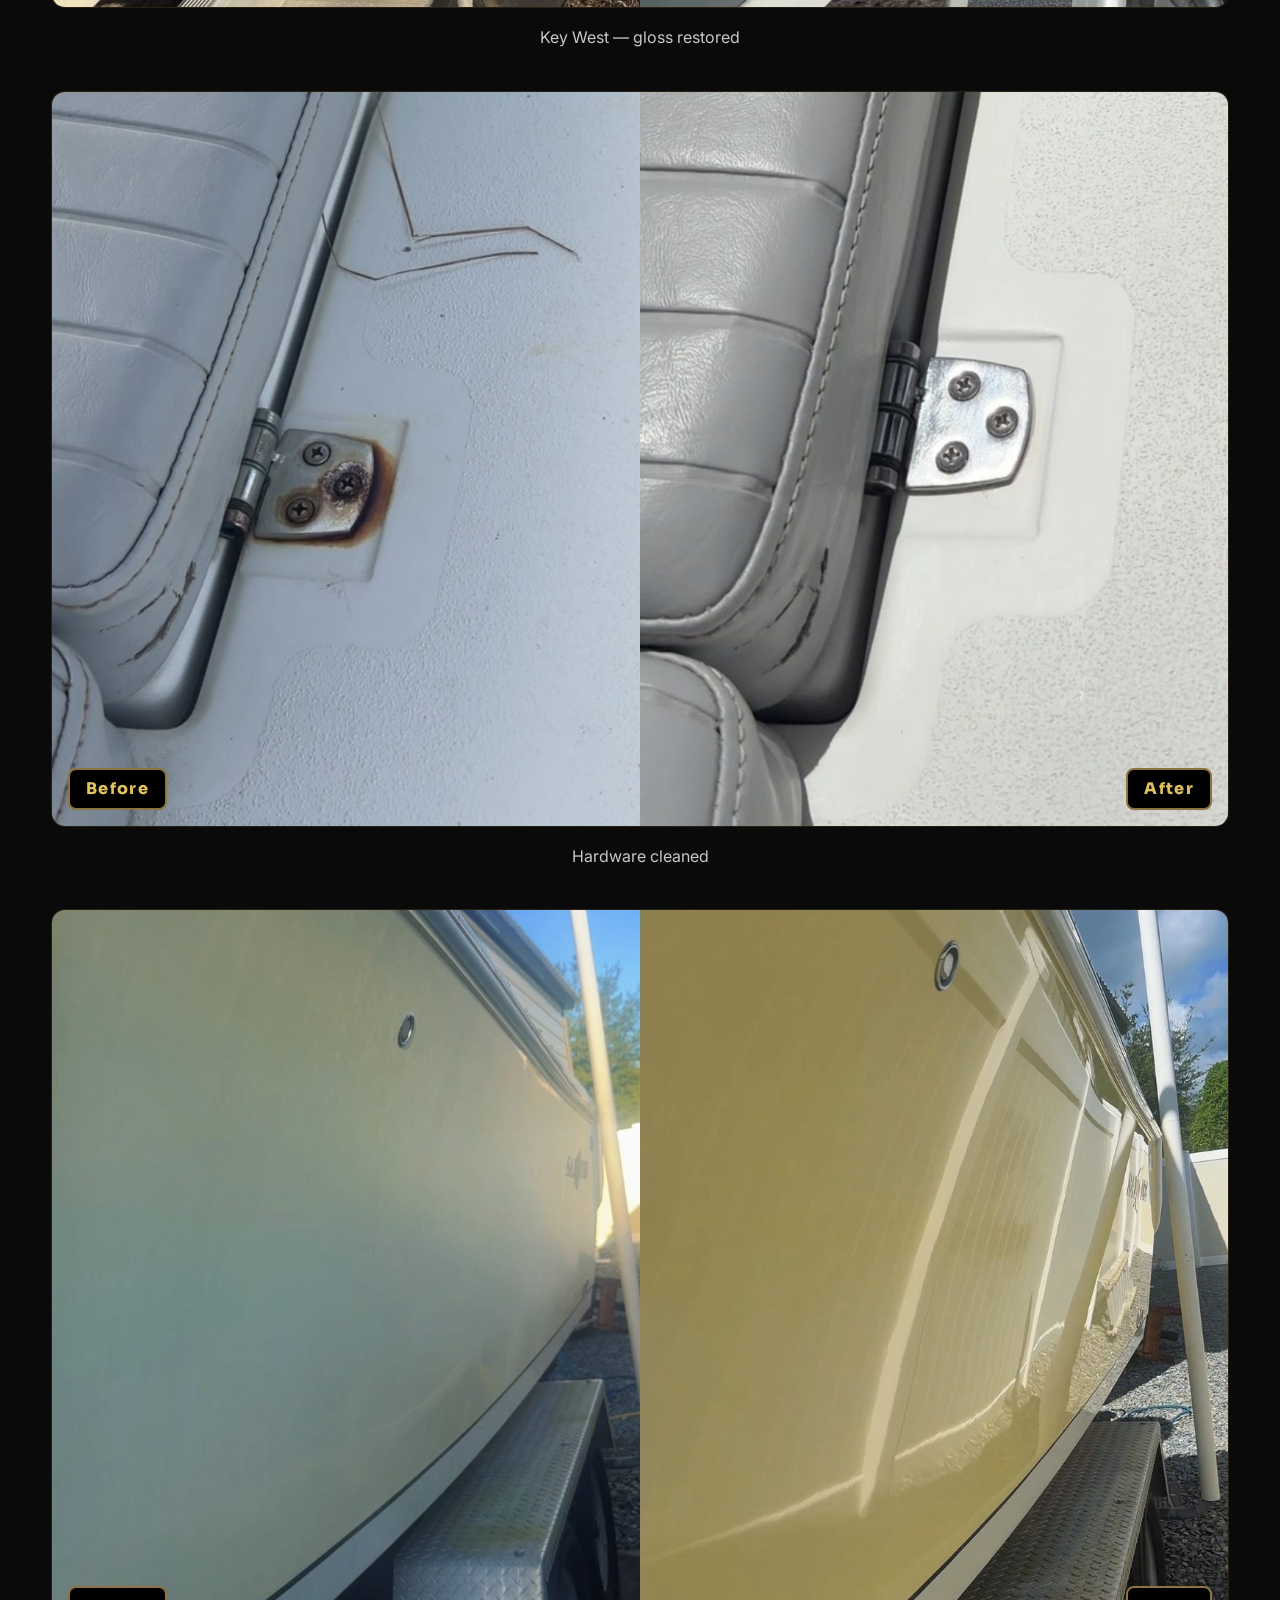
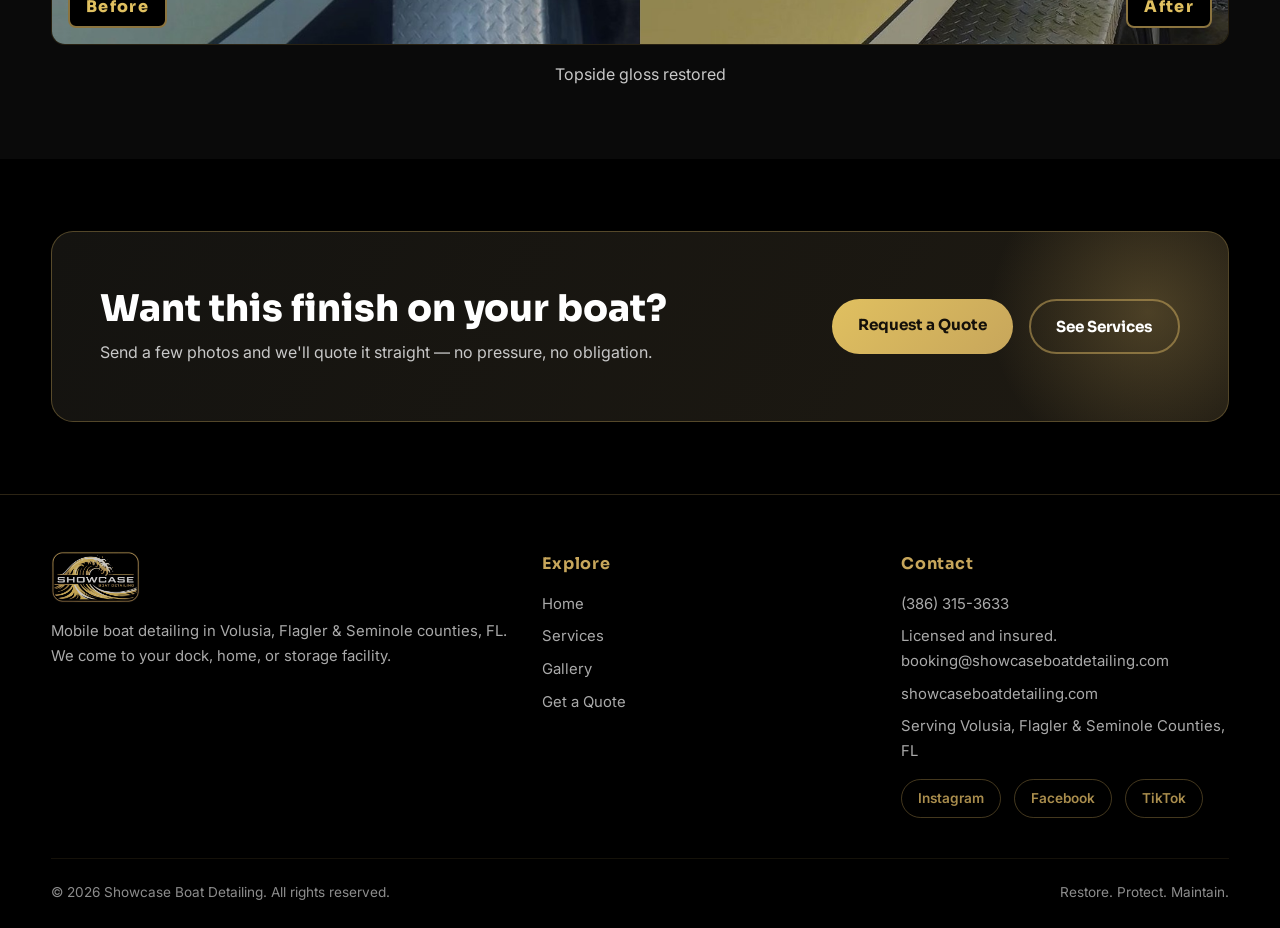
==== commit 9c160dac: "Add Seminole County to service area" ====
--- a/gallery.html
+++ b/gallery.html
@@ -4,7 +4,7 @@
   <meta charset="UTF-8">
   <meta name="viewport" content="width=device-width, initial-scale=1.0">
   <title>Boat Detailing Gallery | Showcase Boat Detailing</title>
-  <meta name="description" content="Boat detailing gallery: wash and wax, oxidation removal and ceramic coating results across Daytona Beach, New Smyrna Beach, Volusia &amp; Flagler counties.">
+  <meta name="description" content="Boat detailing gallery: wash and wax, oxidation removal and ceramic coating results across Daytona Beach, New Smyrna Beach, Volusia, Flagler &amp; Seminole counties.">
   <link rel="preconnect" href="https://fonts.googleapis.com">
   <link rel="preconnect" href="https://fonts.gstatic.com" crossorigin>
   <link href="https://fonts.googleapis.com/css2?family=Inter:wght@400;500;600;700&family=Sora:wght@600;700;800&display=swap" rel="stylesheet">
@@ -16,12 +16,12 @@
   <link rel="canonical" href="https://showcaseboatdetailing.com/gallery.html">
   <meta property="og:type" content="website">
   <meta property="og:title" content="Boat Detailing Gallery | Showcase Boat Detailing">
-  <meta property="og:description" content="Boat detailing gallery: wash and wax, oxidation removal and ceramic coating results across Daytona Beach, New Smyrna Beach, Volusia &amp; Flagler counties.">
+  <meta property="og:description" content="Boat detailing gallery: wash and wax, oxidation removal and ceramic coating results across Daytona Beach, New Smyrna Beach, Volusia, Flagler &amp; Seminole counties.">
   <meta property="og:image" content="https://showcaseboatdetailing.com/assets/preview.jpg">
   <meta property="og:url" content="https://showcaseboatdetailing.com/gallery.html">
   <meta name="twitter:card" content="summary_large_image">
   <meta name="twitter:title" content="Boat Detailing Gallery | Showcase Boat Detailing">
-  <meta name="twitter:description" content="Boat detailing gallery: wash and wax, oxidation removal and ceramic coating results across Daytona Beach, New Smyrna Beach, Volusia &amp; Flagler counties.">
+  <meta name="twitter:description" content="Boat detailing gallery: wash and wax, oxidation removal and ceramic coating results across Daytona Beach, New Smyrna Beach, Volusia, Flagler &amp; Seminole counties.">
   <meta name="twitter:image" content="https://showcaseboatdetailing.com/assets/preview.jpg">
 </head>
 <body data-page="gallery">
@@ -129,7 +129,7 @@
         <a class="brand" href="index.html" style="margin-bottom: 1rem;">
           <img class="brand-logo" src="assets/logo.jpg" alt="Showcase Boat Detailing logo">
         </a>
-        <p>Mobile boat detailing in Volusia &amp; Flagler counties, FL. We come to your dock, home, or storage facility.</p>
+        <p>Mobile boat detailing in Volusia, Flagler &amp; Seminole counties, FL. We come to your dock, home, or storage facility.</p>
       </div>
       <div>
         <h4>Explore</h4>
@@ -144,7 +144,7 @@
         <p>Licensed and insured.</p>
         <a href="mailto:booking@showcaseboatdetailing.com">booking@showcaseboatdetailing.com</a>
         <a href="https://showcaseboatdetailing.com">showcaseboatdetailing.com</a>
-        <p>Serving Volusia &amp; Flagler Counties, FL</p>
+        <p>Serving Volusia, Flagler &amp; Seminole Counties, FL</p>
         <div class="social-row">
           <a href="https://instagram.com/showcaseboatdetailing" target="_blank" rel="noopener">Instagram</a>
           <a href="https://www.facebook.com/412445485289783" target="_blank" rel="noopener">Facebook</a>
